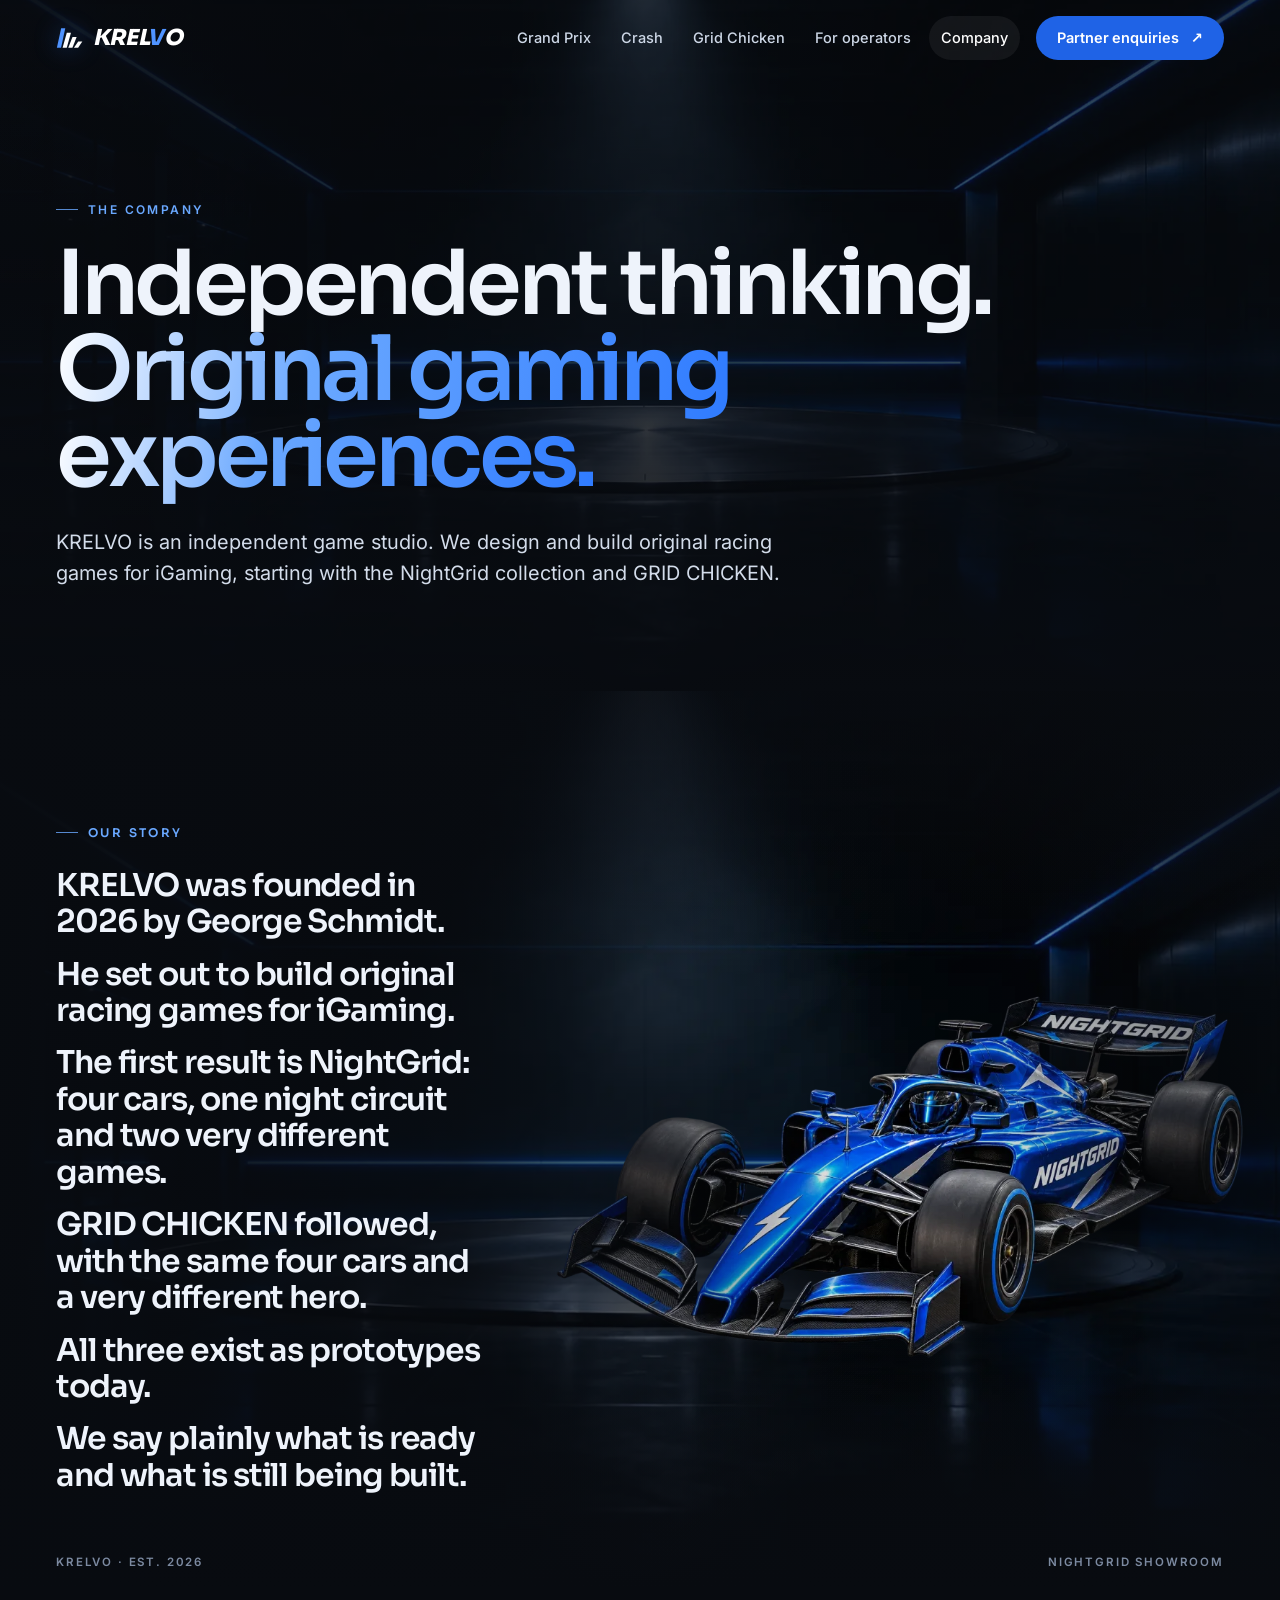
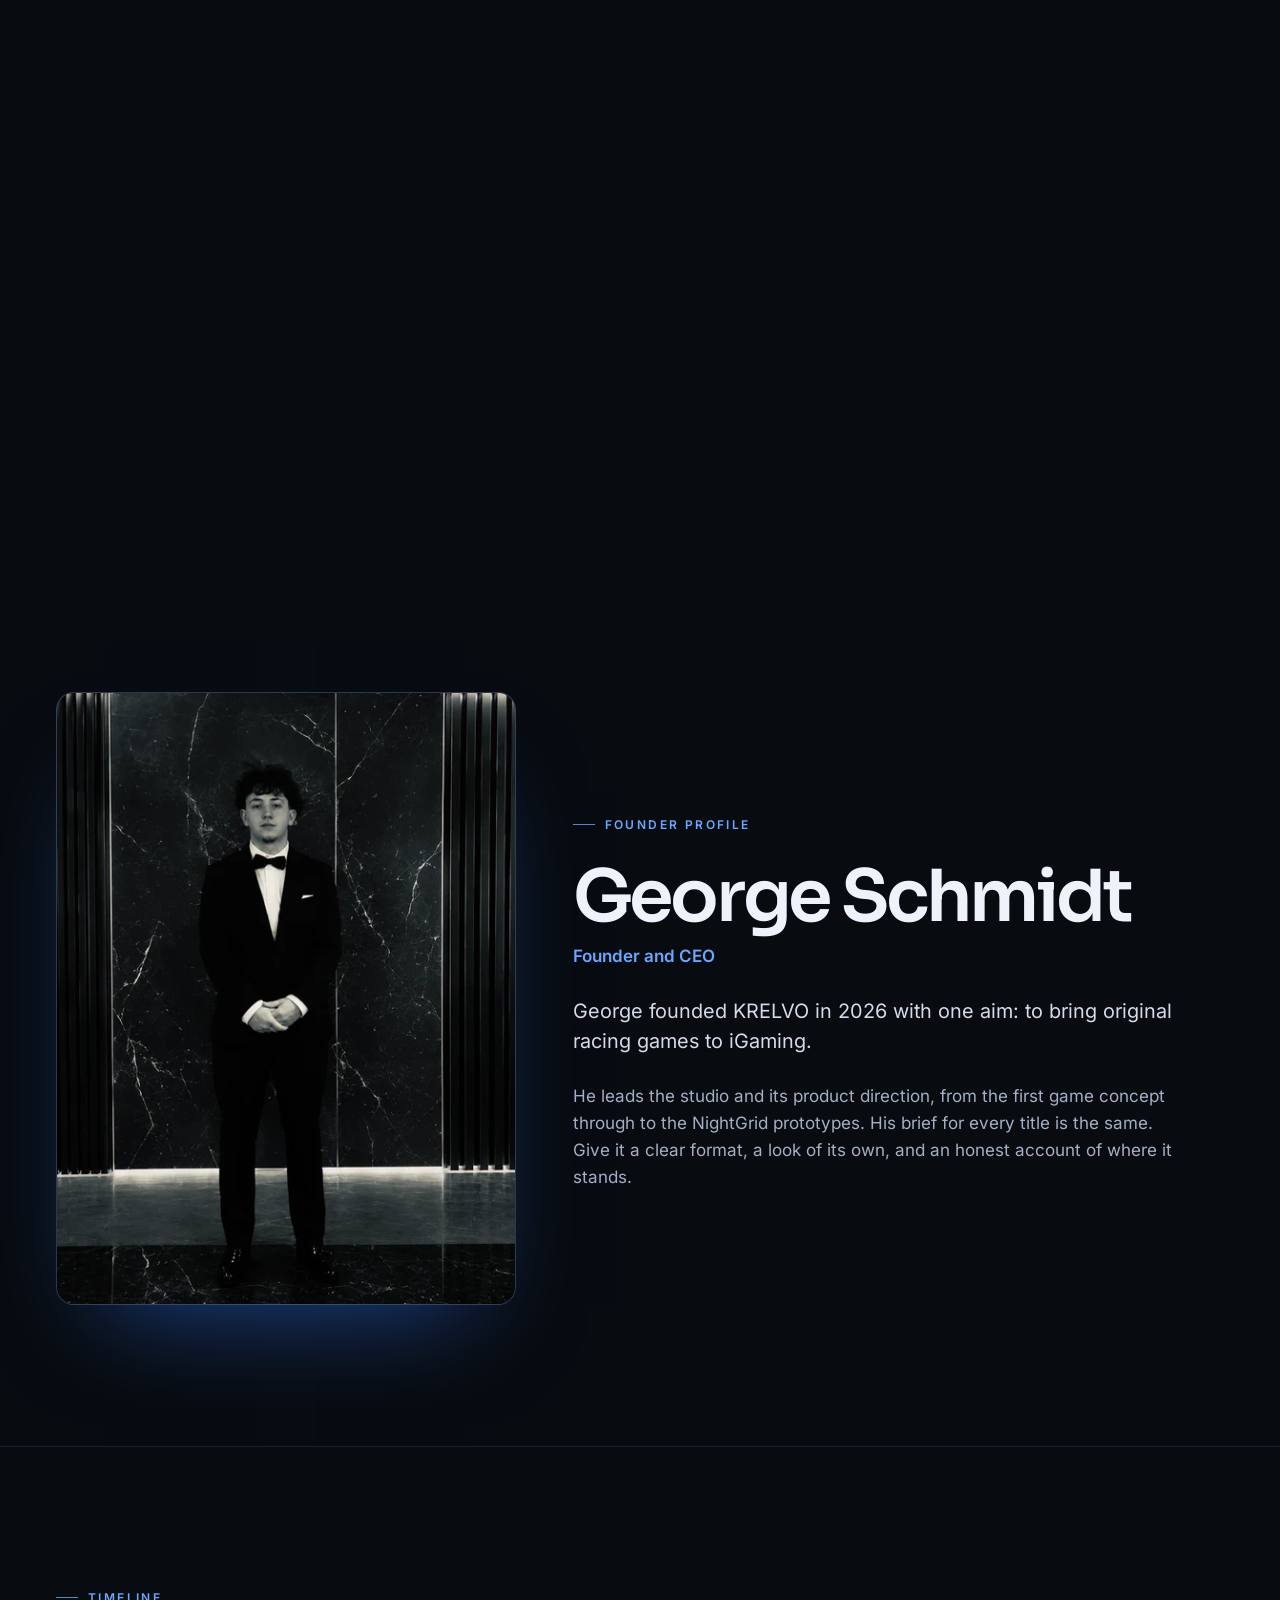
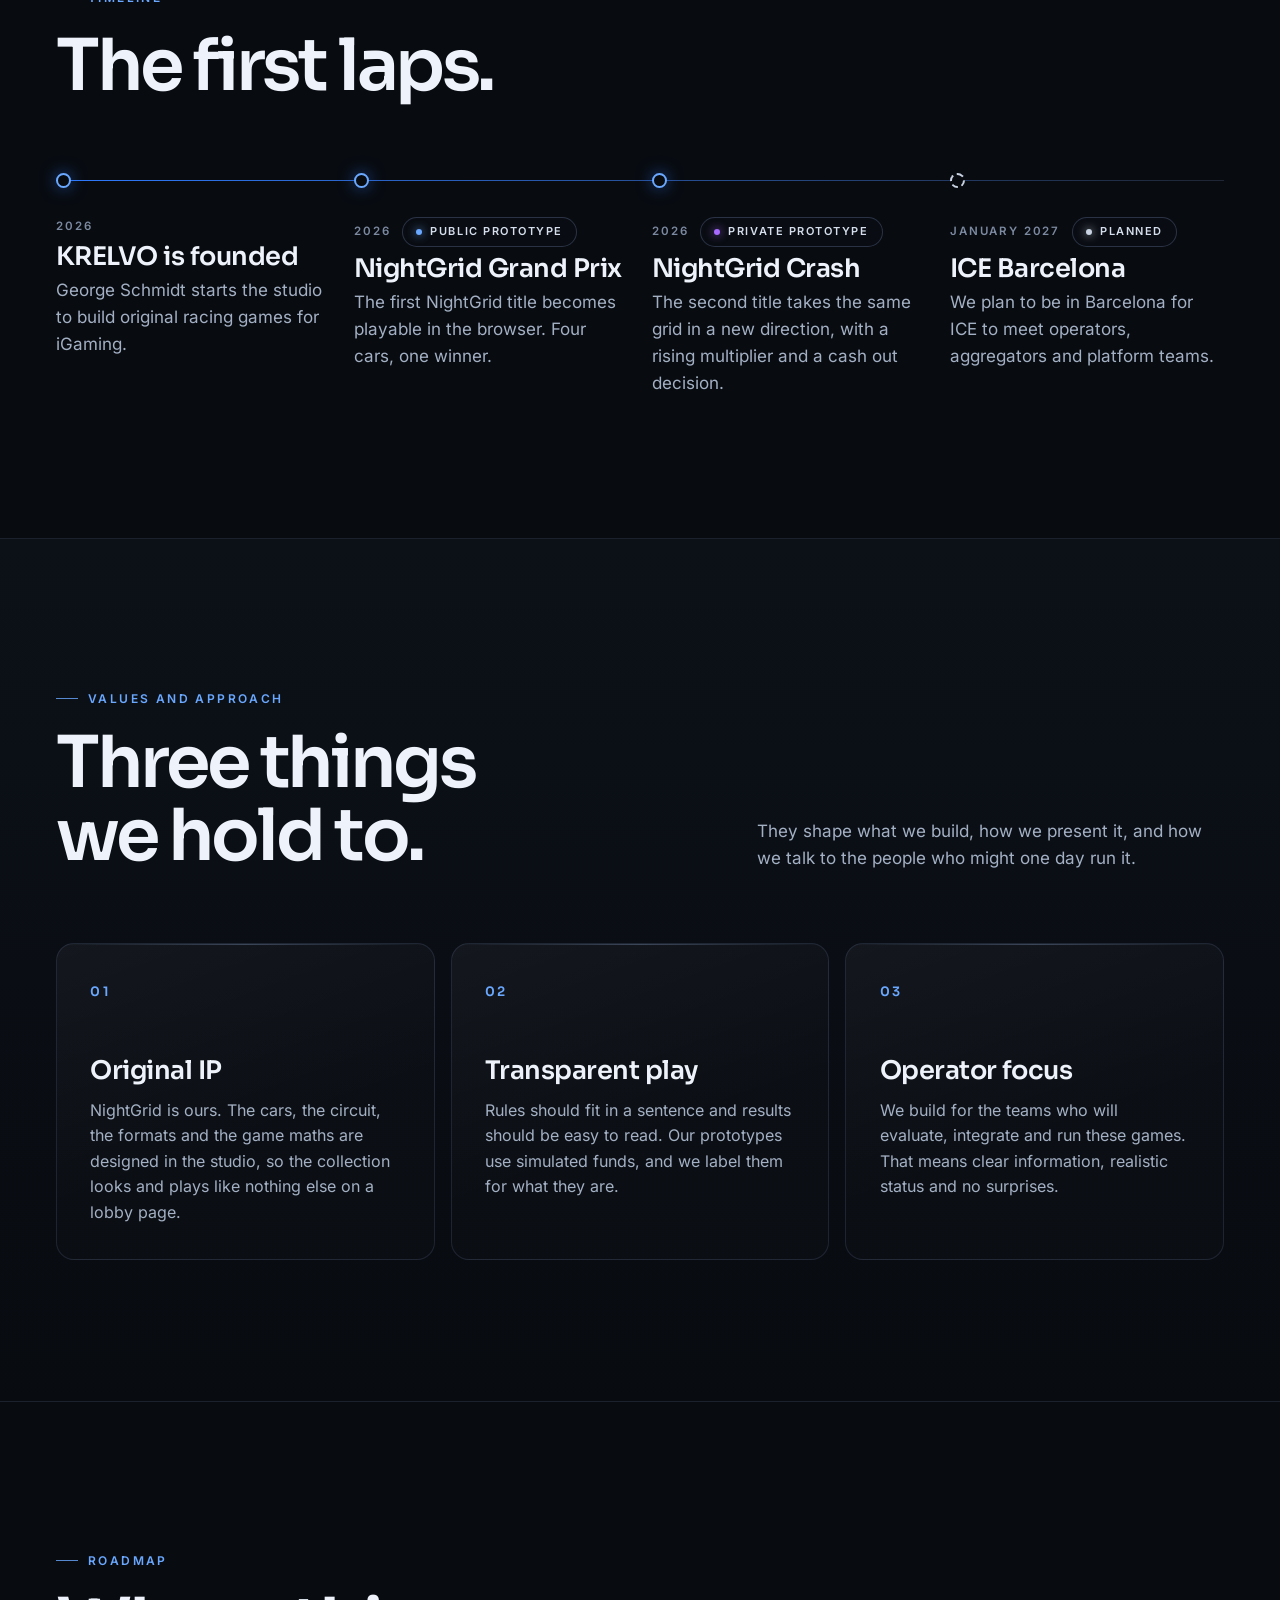
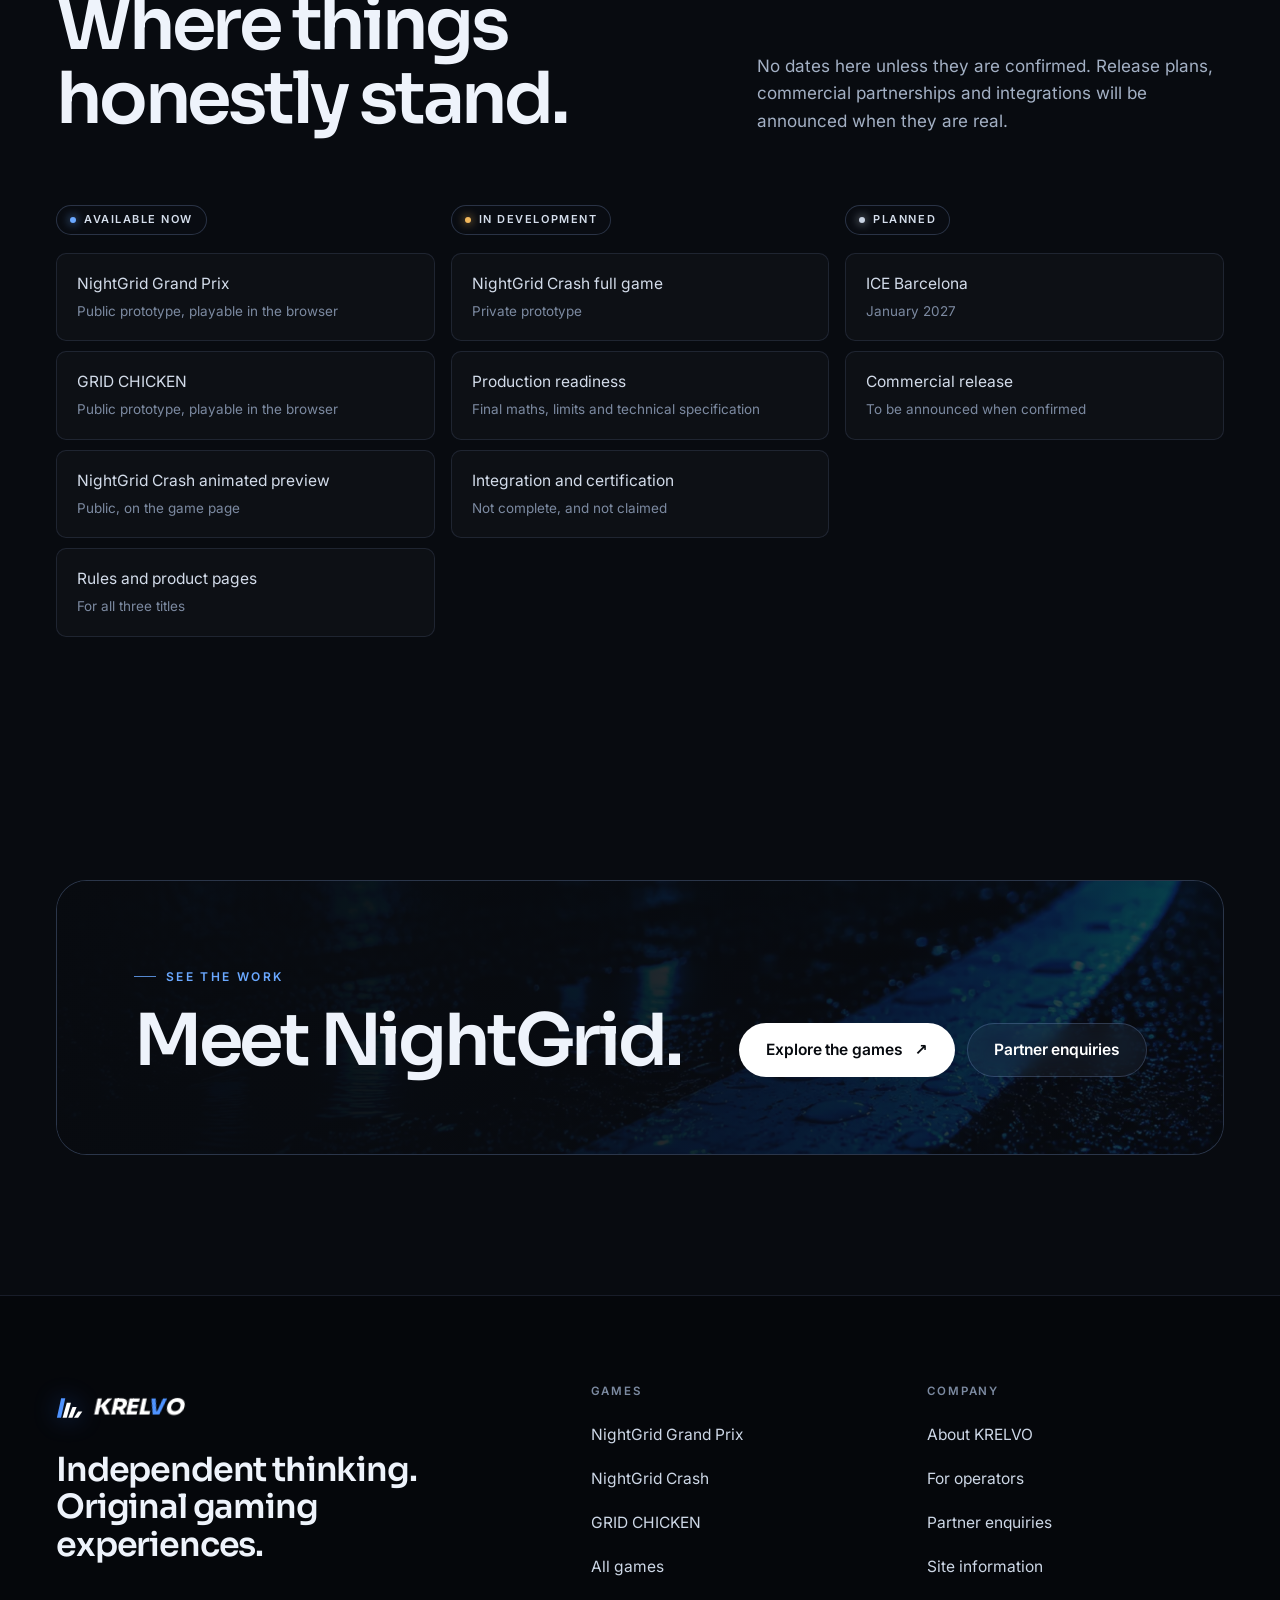
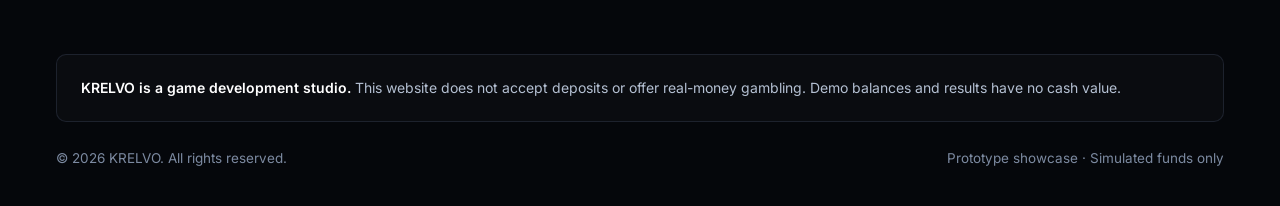
==== studio.html @ a6afb297 "Publish KRELVO site Co-Authored-By: Claude Fable 5.2 <noreply@anthropic.com>" ====
<!doctype html>
<html lang="en" class="no-js">
<head>
<meta charset="utf-8">
<meta name="viewport" content="width=device-width,initial-scale=1,viewport-fit=cover">
<title>Company | KRELVO</title>
<meta name="description" content="KRELVO is an independent iGaming game studio founded in 2026 by George Schmidt. Read our story, our values and an honest roadmap for our games.">
<link rel="canonical" href="https://krelvo.co/studio.html">
<meta name="theme-color" content="#080b10">
<meta property="og:type" content="website">
<meta property="og:site_name" content="KRELVO">
<meta property="og:title" content="Company | KRELVO">
<meta property="og:description" content="KRELVO is an independent iGaming game studio founded in 2026 by George Schmidt. Read our story, our values and an honest roadmap for our games.">
<meta property="og:url" content="https://krelvo.co/studio.html">
<meta property="og:image" content="https://krelvo.co/assets/img/share.jpg">
<meta property="og:image:width" content="1200">
<meta property="og:image:height" content="630">
<meta property="og:image:alt" content="The blue NightGrid race car on a neon lit night circuit, with the KRELVO name.">
<meta name="twitter:card" content="summary_large_image">
<meta name="twitter:title" content="Company | KRELVO">
<meta name="twitter:description" content="KRELVO is an independent iGaming game studio founded in 2026 by George Schmidt. Read our story, our values and an honest roadmap for our games.">
<meta name="twitter:image" content="https://krelvo.co/assets/img/share.jpg">
<link rel="icon" href="/favicon.svg" type="image/svg+xml">
<link rel="icon" href="/favicon-32.png" sizes="32x32" type="image/png">
<link rel="apple-touch-icon" href="/apple-touch-icon.png">
<link rel="manifest" href="/site.webmanifest">
<link rel="preload" href="/assets/fonts/sora.woff2" as="font" type="font/woff2" crossorigin>

<link rel="stylesheet" href="/assets/css/krelvo.css?v=44">
<script>document.documentElement.className='js'+('onpagereveal' in window?'':' vt-fallback');['pagereveal','pageswap'].forEach(function(t){addEventListener(t,function(e){var v=e.viewTransition,n=function(){};if(v){v.ready.catch(n);v.finished.catch(n);v.updateCallbackDone.catch(n)}})});addEventListener('unhandledrejection',function(e){var r=e.reason;if(r&&r.name==='InvalidStateError'&&/Transition was aborted/.test(r.message||''))e.preventDefault()})</script>
<script type="application/ld+json">{"@context":"https://schema.org","@type":"AboutPage","name":"About KRELVO","url":"https://krelvo.co/studio.html","mainEntity":{"@type":"Organization","name":"KRELVO","foundingDate":"2026","founder":{"@type":"Person","name":"George Schmidt","jobTitle":"Founder and CEO","image":"https://krelvo.co/assets/img/george-schmidt.jpg"}}}</script>
</head>
<body>
<a class="skip" href="#main">Skip to content</a>
<header class="site-header">
  <nav class="wrap nav" aria-label="Main navigation">
    <a class="brand" href="/" aria-label="KRELVO home"><svg viewBox="0 0 33 32" aria-hidden="true"><path class="mark-lit" d="M6.2 4h5.1L6.1 28H1z"/><path class="mark-lane" d="M13.2 9.4h5.1L13.1 28H8z"/><path class="mark-lane" d="M20.2 14.8h5.1L20.1 28H15z"/><path class="mark-lane" d="M27.2 20.2h5.1L27.1 28H22z"/></svg><span>KREL<b>V</b>O</span></a>
    <button class="menu-btn" type="button" aria-expanded="false" aria-controls="nav-links"><span>Menu</span><i aria-hidden="true"></i></button>
    <div class="nav-links" id="nav-links">
      <a href="/grand-prix.html">Grand Prix</a>
      <a href="/crash.html">Crash</a>
      <a href="/grid-chicken.html">Grid Chicken</a>
      <a href="/operators.html">For operators</a>
      <a href="/studio.html" aria-current="page">Company</a>
      <a class="btn btn--sm" href="/operators.html#enquiries" data-magnetic>Partner enquiries <span class="arr" aria-hidden="true">↗</span></a>
    </div>
  </nav>
</header>
<main id="main">
  <section class="page-hero">
    <div class="plate" style="--img:url('/assets/img/showroom.webp')" aria-hidden="true"></div>
    <div class="wrap" data-reveal="first">
      <p class="eyebrow">The company</p>
      <h1 class="h-xl" style="font-size:clamp(40px,7vw,104px)"><span class="l" style="--li:0"><span>Independent thinking.</span></span><span class="l" style="--li:1"><span><span class="accent">Original gaming</span></span></span><span class="l" style="--li:2"><span><span class="accent">experiences.</span></span></span></h1>
      <p class="lead">KRELVO is an independent game studio. We design and build original racing games for iGaming, starting with the NightGrid collection and GRID CHICKEN.</p>
    </div>
  </section>

  <section class="story" aria-labelledby="story-h">
    <div class="story-pin">
      <div class="scene" data-scene="story" aria-hidden="true">
        <div class="scene-poster"><img src="/assets/img/car-960.webp" width="960" height="640" alt="" loading="lazy"></div>
        <canvas></canvas>
        <div class="scene-vignette"></div>
      </div>
      <div class="wrap">
        <h2 class="eyebrow" id="story-h" style="margin-bottom:28px">Our story</h2>
        <p class="story-lines">
          <span>KRELVO was founded in 2026 by George Schmidt.</span>
          <span>He set out to build original racing games for iGaming.</span>
          <span>The first result is NightGrid: four cars, one night circuit and two very different games.</span>
          <span>GRID CHICKEN followed, with the same four cars and a very different hero.</span>
          <span>All three exist as prototypes today.</span>
          <span>We say plainly what is ready and what is still being built.</span>
        </p>
      </div>
      <div class="story-meta micro" aria-hidden="true"><span>KRELVO · Est. 2026</span><span>NightGrid showroom</span></div>
      <div class="story-bar" aria-hidden="true"></div>
    </div>
  </section>

  <section class="solid section" id="founder" aria-labelledby="founder-h">
    <div class="wrap founder">
      <div class="photo" data-reveal>
        <picture><source type="image/webp" srcset="/assets/img/george-schmidt-480.webp 480w, /assets/img/george-schmidt-800.webp 800w, /assets/img/george-schmidt-1200.webp 1200w, /assets/img/george-schmidt-1600.webp 1600w" sizes="(max-width:900px) calc(100vw - 40px), 460px"><img src="/assets/img/george-schmidt.jpg" width="1200" height="1600" alt="George Schmidt, Founder and CEO of KRELVO, standing in a black tuxedo in front of a dark marble wall." loading="lazy" decoding="async"></picture>
      </div>
      <div class="stack" data-reveal style="--i:1">
        <p class="eyebrow">Founder profile</p>
        <div><h2 class="h-lg" id="founder-h">George Schmidt</h2><p class="role">Founder and CEO</p></div>
        <p class="lead">George founded KRELVO in 2026 with one aim: to bring original racing games to iGaming.</p>
        <p class="copy">He leads the studio and its product direction, from the first game concept through to the NightGrid prototypes. His brief for every title is the same. Give it a clear format, a look of its own, and an honest account of where it stands.</p>
      </div>
    </div>
  </section>

  <section class="solid section edge-top" aria-labelledby="tl-h">
    <div class="wrap">
      <div class="head" data-reveal><p class="eyebrow">Timeline</p><h2 class="h-lg" id="tl-h"><span class="l" style="--li:0"><span>The first laps.</span></span></h2></div>
      <ol class="timeline">
        <li data-reveal><div class="when"><span class="micro">2026</span></div><h3>KRELVO is founded</h3><p>George Schmidt starts the studio to build original racing games for iGaming.</p></li>
        <li data-reveal style="--i:1"><div class="when"><span class="micro">2026</span><span class="badge badge--public">Public prototype</span></div><h3>NightGrid Grand Prix</h3><p>The first NightGrid title becomes playable in the browser. Four cars, one winner.</p></li>
        <li data-reveal style="--i:2"><div class="when"><span class="micro">2026</span><span class="badge badge--private">Private prototype</span></div><h3>NightGrid Crash</h3><p>The second title takes the same grid in a new direction, with a rising multiplier and a cash out decision.</p></li>
        <li class="is-planned" data-reveal style="--i:3"><div class="when"><span class="micro">January 2027</span><span class="badge badge--planned">Planned</span></div><h3>ICE Barcelona</h3><p>We plan to be in Barcelona for ICE to meet operators, aggregators and platform teams.</p></li>
      </ol>
    </div>
  </section>

  <section class="solid solid--panel section edge-top" aria-labelledby="val-h">
    <div class="wrap">
      <div class="head head--split" data-reveal>
        <div><p class="eyebrow">Values and approach</p><h2 class="h-lg" id="val-h" style="margin-top:18px"><span class="l" style="--li:0"><span>Three things</span></span><span class="l" style="--li:1"><span>we hold to.</span></span></h2></div>
        <p class="copy">They shape what we build, how we present it, and how we talk to the people who might one day run it.</p>
      </div>
      <div class="cards3">
        <article class="card" data-reveal><span class="num">01</span><h3 class="h-sm">Original IP</h3><p>NightGrid is ours. The cars, the circuit, the formats and the game maths are designed in the studio, so the collection looks and plays like nothing else on a lobby page.</p></article>
        <article class="card" data-reveal style="--i:1"><span class="num">02</span><h3 class="h-sm">Transparent play</h3><p>Rules should fit in a sentence and results should be easy to read. Our prototypes use simulated funds, and we label them for what they are.</p></article>
        <article class="card" data-reveal style="--i:2"><span class="num">03</span><h3 class="h-sm">Operator focus</h3><p>We build for the teams who will evaluate, integrate and run these games. That means clear information, realistic status and no surprises.</p></article>
      </div>
    </div>
  </section>

  <section class="solid section edge-top" aria-labelledby="rm-h">
    <div class="wrap">
      <div class="head head--split" data-reveal>
        <div><p class="eyebrow">Roadmap</p><h2 class="h-lg" id="rm-h" style="margin-top:18px"><span class="l" style="--li:0"><span>Where things</span></span><span class="l" style="--li:1"><span>honestly stand.</span></span></h2></div>
        <p class="copy">No dates here unless they are confirmed. Release plans, commercial partnerships and integrations will be announced when they are real.</p>
      </div>
      <div class="roadmap">
        <div data-reveal><h3><span class="badge badge--public">Available now</span></h3><ul>
          <li>NightGrid Grand Prix<small>Public prototype, playable in the browser</small></li>
          <li>GRID CHICKEN<small>Public prototype, playable in the browser</small></li>
          <li>NightGrid Crash animated preview<small>Public, on the game page</small></li>
          <li>Rules and product pages<small>For all three titles</small></li></ul></div>
        <div data-reveal style="--i:1"><h3><span class="badge badge--dev">In development</span></h3><ul>
          <li>NightGrid Crash full game<small>Private prototype</small></li>
          <li>Production readiness<small>Final maths, limits and technical specification</small></li>
          <li>Integration and certification<small>Not complete, and not claimed</small></li></ul></div>
        <div data-reveal style="--i:2"><h3><span class="badge badge--planned">Planned</span></h3><ul>
          <li>ICE Barcelona<small>January 2027</small></li>
          <li>Commercial release<small>To be announced when confirmed</small></li></ul></div>
      </div>
    </div>
  </section>

  <section class="solid section--tight" style="padding-bottom:clamp(84px,11vw,168px)">
    <div class="wrap"><div class="band" data-reveal><div class="band-row">
      <div><p class="eyebrow">See the work</p><h2 class="h-lg" style="margin-top:18px"><span class="l" style="--li:0"><span>Meet NightGrid.</span></span></h2></div>
      <div class="hero-actions" style="margin:0"><a class="btn btn--light" href="/#games" data-magnetic>Explore the games <span class="arr" aria-hidden="true">↗</span></a><a class="btn btn--ghost" href="/operators.html#enquiries" data-magnetic>Partner enquiries</a></div>
    </div></div></div>
  </section>
</main>
<footer class="site-footer">
  <div class="wrap">
    <div class="foot-top">
      <div>
        <a class="brand" href="/" aria-label="KRELVO home"><svg viewBox="0 0 33 32" aria-hidden="true"><path class="mark-lit" d="M6.2 4h5.1L6.1 28H1z"/><path class="mark-lane" d="M13.2 9.4h5.1L13.1 28H8z"/><path class="mark-lane" d="M20.2 14.8h5.1L20.1 28H15z"/><path class="mark-lane" d="M27.2 20.2h5.1L27.1 28H22z"/></svg><span>KREL<b>V</b>O</span></a>
        <p class="foot-tag">Independent thinking. Original gaming experiences.</p>
      </div>
      <nav class="foot-col" aria-label="Games">
        <h2>Games</h2>
        <a href="/grand-prix.html">NightGrid Grand Prix</a>
        <a href="/crash.html">NightGrid Crash</a>
        <a href="/grid-chicken.html">GRID CHICKEN</a>
        <a href="/#games">All games</a>
      </nav>
      <nav class="foot-col" aria-label="Company">
        <h2>Company</h2>
        <a href="/studio.html">About KRELVO</a>
        <a href="/operators.html">For operators</a>
        <a href="/operators.html#enquiries">Partner enquiries</a>
        <a href="/information.html">Site information</a>
      </nav>
    </div>
    <p class="legal"><strong>KRELVO is a game development studio.</strong> This website does not accept deposits or offer real-money gambling. Demo balances and results have no cash value.</p>
    <div class="foot-bottom">
      <span>© 2026 KRELVO. All rights reserved.</span>
      <span>Prototype showcase · Simulated funds only</span>
    </div>
  </div>
</footer>
<script src="/assets/js/site.js?v=44" defer></script>
</body>
</html>
---- assets/css/krelvo.css ----
/* KRELVO — Neon night grid meets showroom
   1 tokens · 2 base · 3 layout · 4 type · 5 controls · 6 header · 7 hero + scene
   8 sections · 9 games · 10 company · 11 operators · 12 game pages · 13 footer · 14 motion */

/* 1 ─ tokens */
@font-face{font-family:"Sora";src:url("/assets/fonts/sora.woff2") format("woff2");font-weight:100 800;font-display:swap}
@font-face{font-family:"Inter";src:url("/assets/fonts/inter.woff2") format("woff2");font-weight:100 900;font-display:swap}
:root{
  --ink:#080b10; --ink-2:#0c1118; --panel:#10161f; --panel-2:#151c27; --line:rgba(160,190,255,.12); --line-2:rgba(160,190,255,.22);
  --text:#eef3fb; --muted:#a3b0c4; --dim:#7c8aa1;
  --blue:#2f7bff; --btn:#1f63e6; --blue-hi:#6aa8ff; --blue-glow:rgba(47,123,255,.55);
  --red:#ff4d62; --purple:#a86aff; --chrome:#c9d3e2;
  --display:"Sora","Inter",system-ui,sans-serif; --body:"Inter",system-ui,-apple-system,"Segoe UI",sans-serif;
  --gutter:clamp(20px,4.4vw,56px); --max:1320px; --radius:18px; --radius-sm:10px;
  --ease:cubic-bezier(.2,.7,.1,1); --ease-soft:cubic-bezier(.25,.6,.3,1);
  --header-h:76px;
}

/* 2 ─ base */
*,*::before,*::after{box-sizing:border-box}
html{-webkit-text-size-adjust:100%;scroll-behavior:smooth;background:var(--ink)}
html.lenis,html.lenis body{height:auto;scroll-behavior:auto}
.lenis.lenis-stopped{overflow:hidden}
body{margin:0;background:var(--ink);color:var(--text);font-family:var(--body);font-size:17px;line-height:1.6;-webkit-font-smoothing:antialiased;text-rendering:optimizeLegibility;overflow-x:hidden}
img,svg,canvas,iframe{display:block;max-width:100%}
img{height:auto}
a{color:inherit;text-decoration:none}
button,input,textarea,select{font:inherit;color:inherit}
h1,h2,h3,h4,p,figure,ul,ol,dl,dd{margin:0}
ul,ol{padding:0;list-style:none}
::selection{background:var(--blue);color:#fff}
:focus-visible{outline:2px solid var(--blue-hi);outline-offset:3px;border-radius:6px}
.skip{position:fixed;left:16px;top:-80px;z-index:200;background:#fff;color:#05070b;padding:12px 18px;border-radius:10px;font-weight:600;transition:top .2s var(--ease-soft)}
.skip:focus{top:16px}
.sr{position:absolute;width:1px;height:1px;overflow:hidden;clip-path:inset(50%);white-space:nowrap}

/* 3 ─ layout */
.wrap{width:100%;max-width:calc(var(--max) + var(--gutter)*2);margin-inline:auto;padding-left:max(var(--gutter),env(safe-area-inset-left));padding-right:max(var(--gutter),env(safe-area-inset-right))}
.grid{display:grid;grid-template-columns:repeat(12,minmax(0,1fr));column-gap:clamp(16px,2.2vw,32px);row-gap:clamp(28px,4vw,56px)}
.section{position:relative;padding-block:clamp(84px,11vw,168px)}
.section--tight{padding-block:clamp(64px,8vw,112px)}
.solid{background:var(--ink);position:relative;z-index:2}
.solid--panel{background:linear-gradient(180deg,var(--ink-2),var(--ink))}
.edge-top{border-top:1px solid var(--line)}
main{position:relative;z-index:2}

/* 4 ─ type */
.eyebrow{display:inline-flex;align-items:center;gap:10px;font-size:12px;font-weight:600;letter-spacing:.2em;text-transform:uppercase;color:var(--blue-hi)}
.eyebrow::before{content:"";width:22px;height:1px;background:currentColor;opacity:.8}
.eyebrow--plain::before{display:none}
h1,h2,h3{font-family:var(--display);font-weight:600;letter-spacing:-.035em;line-height:1.02;text-wrap:balance}
.h-xl{font-size:clamp(44px,8.2vw,124px);letter-spacing:-.05em;line-height:.96}
.h-lg{font-size:clamp(36px,5.6vw,84px);letter-spacing:-.045em}
.h-md{font-size:clamp(30px,3.9vw,56px)}
.h-sm{font-size:clamp(21px,2vw,27px);letter-spacing:-.02em;line-height:1.18}
.accent{color:transparent;background:linear-gradient(100deg,#fff 0%,var(--blue-hi) 38%,var(--blue) 100%);-webkit-background-clip:text;background-clip:text}
.lead{font-size:clamp(18px,1.55vw,22px);line-height:1.55;color:#d3dcea;max-width:38em}
.copy{color:var(--muted);max-width:36em}
.copy + .copy{margin-top:1em}
.micro{font-size:11.5px;letter-spacing:.16em;text-transform:uppercase;color:var(--dim);font-weight:600}
.note{font-size:14px;color:var(--dim);max-width:46em}
.stack > * + *{margin-top:clamp(18px,2vw,28px)}
.head{display:grid;gap:22px;margin-bottom:clamp(40px,5.5vw,80px)}
@media (min-width:900px){.head--split{grid-template-columns:7fr 5fr;align-items:end;gap:48px}}
.l{display:block;overflow:hidden;padding-bottom:.09em;margin-bottom:-.09em}
.l > span{display:block}

/* 5 ─ controls */
.btn{--bg:var(--btn);position:relative;display:inline-flex;align-items:center;justify-content:center;gap:12px;min-height:54px;padding:0 26px;border-radius:999px;border:1px solid transparent;background:var(--bg);color:#fff;font-weight:600;font-size:15.5px;letter-spacing:-.005em;cursor:pointer;white-space:nowrap;transition:box-shadow .35s var(--ease),background .25s var(--ease-soft),border-color .25s var(--ease-soft),color .25s var(--ease-soft);will-change:transform}
.btn:hover{box-shadow:0 0 0 1px rgba(255,255,255,.14) inset,0 12px 44px -8px var(--blue-glow)}
.btn .arr{display:inline-block;transition:transform .35s var(--ease)}
.btn:hover .arr{transform:translate(3px,-3px)}
.btn--ghost{background:rgba(255,255,255,.04);border-color:var(--line-2);backdrop-filter:blur(10px);-webkit-backdrop-filter:blur(10px)}
.btn--ghost:hover{background:rgba(255,255,255,.09);border-color:rgba(190,212,255,.45);box-shadow:none}
.btn--light{background:#fff;color:#070a0f}
.btn--sm{min-height:44px;padding:0 20px;font-size:14.5px}
.link{display:inline-flex;align-items:center;gap:8px;font-weight:600;color:var(--text);padding-block:6px;border-bottom:1px solid var(--line-2);transition:border-color .25s var(--ease-soft),color .25s var(--ease-soft)}
.link:hover{border-color:var(--blue-hi);color:#fff}
.badge{display:inline-flex;align-items:center;gap:8px;height:30px;padding:0 13px;border-radius:999px;border:1px solid var(--line-2);background:rgba(10,14,20,.6);font-size:11px;font-weight:600;letter-spacing:.14em;text-transform:uppercase;color:#d5deec;white-space:nowrap}
.badge::before{content:"";width:6px;height:6px;border-radius:50%;background:var(--c,var(--blue-hi));box-shadow:0 0 10px var(--c,var(--blue-hi))}
.badge--public{--c:#6aa8ff}.badge--private{--c:var(--purple)}.badge--dev{--c:#f2b85c}.badge--planned{--c:var(--chrome)}
.badges{display:flex;flex-wrap:wrap;gap:8px}

/* 6 ─ header */
.site-header{position:fixed;inset:0 0 auto 0;z-index:100;height:calc(var(--header-h) + env(safe-area-inset-top));padding-top:env(safe-area-inset-top);view-transition-name:site-header;display:flex;align-items:center}
.site-header::before{content:"";position:absolute;inset:0;z-index:-1;background:rgba(8,11,16,.74);-webkit-backdrop-filter:blur(18px) saturate(1.4);backdrop-filter:blur(18px) saturate(1.4);border-bottom:1px solid var(--line);opacity:0;transition:opacity .35s var(--ease-soft);pointer-events:none}
.site-header.is-stuck::before{opacity:1}
.menu-open .site-header::before{opacity:0}
.nav{display:flex;align-items:center;justify-content:space-between;gap:24px}
.brand{display:inline-flex;align-items:center;gap:11px;font-family:var(--display);color:#fff}
.brand svg{width:27px;height:26px;filter:drop-shadow(0 0 12px rgba(47,123,255,.4))}
.brand span{display:inline-block;font-weight:800;font-size:22px;line-height:1;letter-spacing:-.012em;transform:skewX(-12deg)}
.brand b{font-weight:inherit;color:#4f93ff}
.mark-lit{fill:#4f93ff}.mark-lane{fill:#fff}
.nav-links{display:flex;align-items:center;gap:6px}
.nav-links a:not(.btn){padding:10px 12px;white-space:nowrap;border-radius:999px;font-size:14.5px;font-weight:500;color:#cdd7e6;transition:color .2s var(--ease-soft),background .2s var(--ease-soft)}
.nav-links a:not(.btn):hover,.nav-links a[aria-current="page"]{color:#fff;background:rgba(255,255,255,.06)}
.nav-links .btn{margin-left:10px}
.menu-btn{display:none;align-items:center;gap:10px;min-height:44px;padding:0 16px;border-radius:999px;border:1px solid var(--line-2);background:rgba(255,255,255,.04);font-size:14px;font-weight:600;cursor:pointer}
.menu-btn i{position:relative;width:16px;height:10px}
.menu-btn i::before,.menu-btn i::after{content:"";position:absolute;left:0;right:0;height:1.5px;background:currentColor;transition:transform .3s var(--ease),top .3s var(--ease)}
.menu-btn i::before{top:0}.menu-btn i::after{top:8.5px}
.menu-btn[aria-expanded="true"] i::before{top:4px;transform:rotate(45deg)}
.menu-btn[aria-expanded="true"] i::after{top:4px;transform:rotate(-45deg)}
@media (max-width:1000px){
  .menu-btn{display:inline-flex;position:relative;z-index:3}
  .brand{position:relative;z-index:3}
  .nav-links{position:fixed;inset:0;z-index:2;width:100%;height:100vh;height:100dvh;flex-direction:column;align-items:stretch;justify-content:flex-start;gap:0;padding:calc(var(--header-h) + env(safe-area-inset-top) + 12px) max(var(--gutter),env(safe-area-inset-right)) calc(28px + env(safe-area-inset-bottom)) max(var(--gutter),env(safe-area-inset-left));background:#06090d;overflow-y:auto;overscroll-behavior:contain;-webkit-overflow-scrolling:touch;visibility:hidden;opacity:0;transition:opacity .32s var(--ease-soft),visibility 0s .32s}
  .nav-links::before,.nav-links::after{content:"";flex:1 0 0}
  .nav-links.is-open{visibility:visible;opacity:1;transition:opacity .32s var(--ease-soft)}
  .nav-links a:not(.btn){flex:none;display:flex;align-items:center;min-height:60px;font-family:var(--display);font-size:clamp(24px,min(7.4vw,6.4vh),32px);font-weight:600;letter-spacing:-.03em;padding:8px 0;border-radius:0;border-bottom:1px solid var(--line);color:#fff;background:none !important}
  .nav-links a:not(.btn):active{color:var(--blue-hi)}
  .nav-links .btn{flex:none}
  .nav-links .btn{margin:28px 0 0;align-self:flex-start}
}

/* 7 ─ hero + scene */
.scene{position:fixed;inset:0;z-index:0;pointer-events:none;background:var(--ink)}
.scene canvas{position:absolute;inset:0;width:100%;height:100%;opacity:0;transition:opacity 1.2s var(--ease-soft)}
.scene.is-live canvas{opacity:1}
.scene-poster{position:absolute;inset:0;background:#06080c url("/assets/img/showroom-sm.webp") center 58%/cover no-repeat;transition:opacity 1.2s var(--ease-soft)}
@media (min-width:700px){.scene-poster{background-image:url("/assets/img/showroom.webp")}}
.scene-poster img{position:absolute;left:50%;top:56%;width:min(74vw,860px);transform:translate(-46%,-50%);filter:drop-shadow(0 40px 50px rgba(0,0,0,.7))}
.scene-poster::after{content:"";position:absolute;inset:0;background:radial-gradient(ellipse at 50% 55%,transparent 30%,rgba(8,11,16,.75) 85%),linear-gradient(180deg,rgba(8,11,16,.45),transparent 30%,transparent 70%,var(--ink))}
.scene.is-live .scene-poster{opacity:0}
@media (min-width:900px){.scene-poster img{left:68%;top:54%;width:min(54vw,820px)}}
.scene-poster{z-index:1}.scene canvas{z-index:2}.scene-vignette{z-index:3}
.scene-road{position:absolute;inset:0;z-index:0;background:url("/assets/img/circuit-sm.webp") center/cover no-repeat;opacity:0;transition:opacity .8s var(--ease-soft)}
@media (min-width:700px){.scene-road{background-image:url("/assets/img/circuit.webp")}}
.scene-road::after{content:"";position:absolute;inset:0;background:rgba(8,11,16,.5)}
.no-3d .scene.is-past .scene-road,.no-3d .scene.is-circuit .scene-road{opacity:1}
.no-3d .scene.is-circuit .scene-poster,.no-3d .scene.is-past .scene-poster{background-image:none;background-color:transparent}
.no-3d .scene.is-past .scene-poster{opacity:0}
.no-3d .scene.is-circuit .scene-poster img{filter:drop-shadow(0 0 60px rgba(47,123,255,.5)) drop-shadow(0 40px 50px rgba(0,0,0,.7))}
.scene-vignette{position:absolute;inset:0;background:linear-gradient(180deg,rgba(8,11,16,.55) 0,transparent 22%,transparent 62%,rgba(8,11,16,.92) 100%)}

.hero{position:relative;min-height:100svh;display:flex;flex-direction:column;justify-content:flex-end;padding:calc(var(--header-h) + 40px) 0 clamp(28px,4vw,48px)}
.hero-copy{max-width:920px}
.hero h1{margin-top:22px;text-shadow:0 2px 40px rgba(4,6,10,.7)}
.hero .lead{margin-top:26px;max-width:30em;text-shadow:0 1px 20px rgba(4,6,10,.9)}
.hero-actions{display:flex;flex-wrap:wrap;gap:12px;margin-top:34px}
.hero-foot{display:flex;flex-wrap:wrap;align-items:center;justify-content:space-between;gap:18px 32px;margin-top:clamp(36px,6vw,72px);padding-top:22px;border-top:1px solid var(--line)}
.hero-foot .micro{display:flex;gap:10px 28px;flex-wrap:wrap}
.hero-foot .micro span{white-space:nowrap}
.mode{pointer-events:auto;display:inline-flex;align-items:center;gap:12px;min-height:46px;padding:0 8px 0 16px;border-radius:999px;border:1px solid var(--line-2);background:rgba(10,14,20,.6);backdrop-filter:blur(12px);-webkit-backdrop-filter:blur(12px);font-size:12px;font-weight:600;letter-spacing:.14em;text-transform:uppercase;cursor:pointer;transition:border-color .3s var(--ease-soft),box-shadow .3s var(--ease-soft)}
.mode:hover{border-color:rgba(150,190,255,.6)}
.mode .sw{position:relative;width:46px;height:28px;border-radius:999px;background:rgba(255,255,255,.08);transition:background .35s var(--ease-soft)}
.mode .sw::after{content:"";position:absolute;top:4px;left:4px;width:20px;height:20px;border-radius:50%;background:#fff;transition:transform .45s var(--ease),box-shadow .35s var(--ease-soft)}
.mode[aria-pressed="true"]{border-color:rgba(106,168,255,.7);box-shadow:0 0 34px -6px var(--blue-glow)}
.mode[aria-pressed="true"] .sw{background:var(--btn)}
.mode[aria-pressed="true"] .sw::after{transform:translateX(18px);box-shadow:0 0 14px #fff}

.window{position:relative;z-index:2}
.window--scrim::before{content:"";position:absolute;inset:0;background:linear-gradient(90deg,rgba(8,11,16,.86) 0%,rgba(8,11,16,.55) 48%,rgba(8,11,16,.08) 100%);pointer-events:none}
.window--scrim > *{position:relative}
.fade-in{height:22vh;background:linear-gradient(180deg,transparent,var(--ink));position:relative;z-index:2}
.fade-out{height:22vh;background:linear-gradient(0deg,transparent,var(--ink));position:relative;z-index:2}
.interlude{position:relative;z-index:2;min-height:92vh;display:flex;align-items:flex-end;padding-block:8vh}
.interlude .h-lg{max-width:12em;text-shadow:0 2px 40px rgba(4,6,10,.8)}
.grid-tags{display:flex;flex-wrap:wrap;gap:8px;margin-top:26px}
.tag{display:inline-flex;align-items:center;gap:9px;height:34px;padding:0 14px;border-radius:999px;background:rgba(10,14,20,.66);border:1px solid var(--line-2);font-size:12px;font-weight:600;letter-spacing:.14em;text-transform:uppercase;backdrop-filter:blur(8px);-webkit-backdrop-filter:blur(8px)}
.tag::before{content:"";width:8px;height:8px;border-radius:2px;background:var(--c);box-shadow:0 0 12px var(--c)}

.stats{display:grid;grid-template-columns:repeat(2,1fr);border-top:1px solid var(--line)}
.stats > li{padding:26px 0 6px;border-bottom:1px solid var(--line)}
.stats > li:nth-child(odd){padding-right:20px}
.stats b{display:block;font-family:var(--display);font-weight:600;font-size:clamp(44px,5.6vw,80px);letter-spacing:-.05em;line-height:1;font-variant-numeric:tabular-nums}
.stats span{display:block;margin-top:10px;color:var(--muted);font-size:15px}
@media (min-width:900px){.stats{grid-template-columns:repeat(4,1fr)}.stats > li{border-bottom:0;padding-right:24px}}

/* 8 ─ sections */
.cards3{display:grid;gap:16px}
@media (min-width:860px){.cards3{grid-template-columns:repeat(3,1fr)}}
.card{position:relative;padding:clamp(26px,2.6vw,38px);border-radius:var(--radius);border:1px solid var(--line);background:linear-gradient(160deg,rgba(255,255,255,.045),rgba(255,255,255,.012) 60%);overflow:hidden}
.card::before{content:"";position:absolute;inset:0 0 auto 0;height:1px;background:linear-gradient(90deg,transparent,rgba(170,200,255,.45),transparent);opacity:.6}
.card .num{font-family:var(--display);font-size:13px;letter-spacing:.18em;color:var(--blue-hi);font-weight:600}
.card h3{margin:clamp(36px,4vw,64px) 0 12px}
.card p{color:var(--muted);font-size:16px}
.card .badge{margin-top:22px}
.steps{counter-reset:s;display:grid;gap:0;border-top:1px solid var(--line)}
.steps li{counter-increment:s;display:grid;grid-template-columns:64px 1fr;gap:8px 16px;padding:28px 0;border-bottom:1px solid var(--line)}
.steps li::before{content:"0" counter(s);font-family:var(--display);font-size:13px;letter-spacing:.18em;color:var(--blue-hi);font-weight:600;padding-top:6px}
.steps h3{font-size:clamp(20px,1.9vw,25px);letter-spacing:-.02em;line-height:1.2}
.steps p{grid-column:2;color:var(--muted);font-size:16px;max-width:34em}
.steps .badge{grid-column:2;justify-self:start;margin-top:8px}
.band{position:relative;overflow:hidden;border-radius:clamp(20px,2.4vw,32px);border:1px solid var(--line-2);padding:clamp(36px,6vw,96px);background:#0a0f17}
.band::before{content:"";position:absolute;inset:0;background:url("/assets/img/asphalt.webp") center/cover;opacity:.5}
.band::after{content:"";position:absolute;inset:0;background:linear-gradient(90deg,rgba(8,11,16,.94) 20%,rgba(8,11,16,.5) 100%)}
.band > *{position:relative;z-index:1}
.band-row{display:flex;flex-wrap:wrap;align-items:flex-end;justify-content:space-between;gap:32px}
.cta-final{position:relative;z-index:2;min-height:100vh;display:flex;align-items:center;text-align:center}
.cta-final .wrap{display:flex;flex-direction:column;align-items:center}
.cta-final h2{max-width:10em;text-shadow:0 2px 50px rgba(4,6,10,.9)}
.cta-final .lead{margin:24px auto 34px;text-shadow:0 1px 20px rgba(4,6,10,.9)}
.cta-final::before{content:"";position:absolute;inset:0;background:radial-gradient(ellipse at center,rgba(8,11,16,.7),rgba(8,11,16,.2) 70%)}
.cta-final > *{position:relative}

/* 9 ─ games */
.games{display:grid;gap:22px;perspective:1600px}
@media (min-width:720px){.games{grid-template-columns:1fr 1fr}.games > :nth-child(3):last-child{grid-column:1/-1}.games > :nth-child(3):last-child .game-stage{aspect-ratio:21/9}}
@media (min-width:1080px){.games{grid-template-columns:repeat(3,1fr);gap:18px}.games > :nth-child(3):last-child{grid-column:auto}.games > :nth-child(3):last-child .game-stage{aspect-ratio:16/11}.games .game-body{padding:26px}}
.game{position:relative;display:flex;flex-direction:column;border-radius:clamp(20px,2vw,28px);border:1px solid var(--line-2);background:linear-gradient(170deg,#131b28,#0b1018 70%);transform-style:preserve-3d;transform:rotateX(var(--rx,0deg)) rotateY(var(--ry,0deg));transition:transform .5s var(--ease),border-color .3s var(--ease-soft),box-shadow .4s var(--ease-soft);will-change:transform}
.game.is-tilting{transition:border-color .3s var(--ease-soft),box-shadow .4s var(--ease-soft)}
.game:hover,.game:focus-within{border-color:color-mix(in srgb,var(--hue,var(--blue)) 60%,transparent);box-shadow:0 40px 90px -40px color-mix(in srgb,var(--hue,var(--blue)) 60%,transparent)}
.game::after{content:"";position:absolute;inset:0;border-radius:inherit;background:radial-gradient(520px circle at var(--mx,50%) var(--my,0%),rgba(140,180,255,.14),transparent 60%);pointer-events:none;opacity:0;transition:opacity .4s var(--ease-soft)}
.game:hover::after{opacity:1}
.game-stage{position:relative;aspect-ratio:16/11;border-radius:inherit;border-bottom-left-radius:0;border-bottom-right-radius:0;overflow:hidden;background:#070a0f;transform:translateZ(0)}
.game-body{position:relative;padding:clamp(24px,2.6vw,38px);transform:translateZ(36px);display:flex;flex-direction:column;gap:14px;flex:1}
.game-body .row{display:flex;flex-wrap:wrap;align-items:center;justify-content:space-between;gap:10px 16px}
.game-body p{color:var(--muted);max-width:30em}
.game-body .link{align-self:flex-start;margin-top:auto}

.game-word{position:absolute;left:clamp(18px,2.4vw,30px);top:clamp(16px,2vw,26px);z-index:3;font-family:var(--display);font-weight:700;letter-spacing:.2em;font-size:12px;line-height:1.5;color:#fff}
.game-word small{display:block;font-size:10.5px;color:var(--blue-hi);letter-spacing:.24em}
/* grand prix start grid */
.gp-grid{position:absolute;inset:0;background:radial-gradient(ellipse at 50% 120%,rgba(47,123,255,.25),transparent 60%),linear-gradient(180deg,#070a10,#0d131d)}
.gp-floor{position:absolute;left:-20%;right:-20%;bottom:-8%;height:78%;transform:perspective(700px) rotateX(64deg);transform-origin:50% 100%;background:
  repeating-linear-gradient(90deg,transparent 0 calc(25% - 1px),rgba(106,168,255,.5) calc(25% - 1px) 25%),
  repeating-linear-gradient(0deg,transparent 0 58px,rgba(255,255,255,.07) 58px 60px),#0a0e15;mask-image:linear-gradient(0deg,#000 30%,transparent 96%);-webkit-mask-image:linear-gradient(0deg,#000 30%,transparent 96%)}
.gp-cars{position:absolute;inset:0;transform:translate3d(calc(var(--px,0)*-14px),calc(var(--py,0)*-8px),0);transition:transform .5s var(--ease)}
.is-tilting .gp-cars,.is-tilting .crash-readout{transition:none}
.gp-car{position:absolute;width:44%;bottom:var(--b);left:var(--x);filter:drop-shadow(0 18px 14px rgba(0,0,0,.75));transform:translateX(calc(var(--px,0)*var(--d,0px)));transition:transform .5s var(--ease)}
.gp-car::after{content:"";position:absolute;left:12%;right:10%;bottom:6%;height:14%;background:var(--glow);filter:blur(22px);opacity:.55;z-index:-1}
.gp-car img{width:100%;filter:var(--f,none)}
.gp-lights{position:absolute;right:clamp(18px,2.4vw,30px);top:clamp(16px,2vw,26px);display:flex;gap:6px;z-index:3}
.gp-lights i{width:10px;height:10px;border-radius:50%;background:#2a1116;border:1px solid rgba(255,255,255,.14)}
.game:hover .gp-lights i,.game.in-view .gp-lights i{animation:lights 4.2s infinite}
.gp-lights i:nth-child(2){animation-delay:.35s!important}.gp-lights i:nth-child(3){animation-delay:.7s!important}.gp-lights i:nth-child(4){animation-delay:1.05s!important}.gp-lights i:nth-child(5){animation-delay:1.4s!important}
@keyframes lights{0%,8%{background:#2a1116;box-shadow:none}10%,62%{background:var(--red);box-shadow:0 0 12px var(--red)}64%,100%{background:#2a1116;box-shadow:none}}
/* crash curve */
.crash-stage{background:radial-gradient(ellipse at 80% 0%,rgba(168,106,255,.16),transparent 55%),linear-gradient(180deg,#070a10,#0d121c)}
.crash-stage canvas{position:absolute;inset:0;width:100%;height:100%}
.crash-readout{position:absolute;left:50%;top:44%;transform:translate(calc(-50% + var(--px,0)*10px),calc(-50% + var(--py,0)*8px));text-align:center;z-index:2;transition:transform .5s var(--ease)}
.crash-readout b{display:block;font-family:var(--display);font-weight:600;font-size:clamp(44px,6vw,84px);letter-spacing:-.05em;line-height:1;font-variant-numeric:tabular-nums;text-shadow:0 0 40px rgba(47,123,255,.6)}
.crash-readout.is-out b{color:var(--red);text-shadow:0 0 40px rgba(255,77,98,.7)}
.crash-readout span{display:block;margin-top:8px}
.illus{position:absolute;right:clamp(18px,2.4vw,30px);bottom:14px;z-index:3;font-size:10px;letter-spacing:.16em;text-transform:uppercase;color:rgba(200,214,236,.55)}

/* 10 ─ company */
.page-hero{position:relative;padding:calc(var(--header-h) + clamp(56px,9vw,128px)) 0 clamp(56px,8vw,112px);overflow:hidden}
.page-hero .lead{margin-top:28px}
.page-hero h1{margin-top:22px}
.plate{position:absolute;inset:0;z-index:-1;background:var(--img) center/cover no-repeat;opacity:.55}
.plate::after{content:"";position:absolute;inset:0;background:linear-gradient(180deg,rgba(8,11,16,.5),rgba(8,11,16,.35) 40%,var(--ink) 100%),linear-gradient(90deg,rgba(8,11,16,.85),transparent 70%)}
.story{position:relative;height:340vh;z-index:2}
.story-pin{position:sticky;top:0;height:100svh;overflow:hidden;display:flex;align-items:center;padding-top:var(--header-h)}
.story-pin .scene{position:absolute}
.story-pin .scene-vignette{background:linear-gradient(90deg,rgba(8,11,16,.95) 0%,rgba(8,11,16,.82) 36%,transparent 70%),linear-gradient(180deg,rgba(8,11,16,.6),transparent 25%,transparent 75%,var(--ink))}
.story-lines{position:relative;z-index:2;max-width:13.5em;font-family:var(--display);font-weight:600;font-size:clamp(22px,min(2.7vw,3.5vh),40px);letter-spacing:-.035em;line-height:1.16}
.story-lines span{display:block;opacity:.16;transition:opacity .6s var(--ease-soft),transform .6s var(--ease);transform:translateY(6px)}
.story-lines span.on{opacity:1;transform:none}
.story-lines span + span{margin-top:.5em}
.story-meta{z-index:2;display:flex;justify-content:space-between;gap:16px}
.story-bar{height:2px;width:100%;transform-origin:0 50%;transform:scaleX(var(--p,0));background:linear-gradient(90deg,var(--blue),var(--blue-hi));z-index:3}
.no-js .story,.static-story .story{height:auto}
.no-js .story-pin,.static-story .story-pin{position:relative;height:auto;padding-block:120px}
.no-js .story-lines span,.static-story .story-lines span{opacity:1;transform:none}
.founder{display:grid;gap:clamp(28px,4vw,64px)}
@media (min-width:900px){.founder{grid-template-columns:5fr 7fr;align-items:center}}
.photo{position:relative;aspect-ratio:3/4;border-radius:var(--radius);border:1px solid var(--line-2);box-shadow:0 50px 100px -50px var(--blue-glow);background:radial-gradient(ellipse at 50% 0%,rgba(47,123,255,.22),transparent 60%),linear-gradient(170deg,#151d2a,#0b1018);display:grid;place-items:center;overflow:hidden;max-width:460px}
.photo img{position:absolute;inset:0;width:100%;height:100%;object-fit:cover}
.photo-ph{display:grid;justify-items:center;gap:14px;text-align:center;padding:24px}
.photo-ph b{font-family:var(--display);font-size:clamp(64px,8vw,104px);font-weight:600;letter-spacing:-.05em;line-height:1;color:transparent;-webkit-text-stroke:1px rgba(170,200,255,.5)}
.role{color:var(--blue-hi);font-weight:600;margin-top:10px}
.timeline{position:relative;display:grid;gap:0}
.timeline::before{content:"";position:absolute;left:7px;top:8px;bottom:8px;width:1px;background:linear-gradient(180deg,var(--blue),rgba(160,190,255,.15))}
.timeline li{position:relative;padding:0 0 clamp(30px,4vw,48px) 44px}
.timeline li:last-child{padding-bottom:0}
.timeline li::before{content:"";position:absolute;left:0;top:7px;width:15px;height:15px;border-radius:50%;background:var(--ink);border:2px solid var(--blue-hi);box-shadow:0 0 16px var(--blue-glow)}
.timeline li.is-planned::before{border-style:dashed;border-color:var(--chrome);box-shadow:none}
.timeline .when{display:flex;flex-wrap:wrap;align-items:center;gap:12px;margin-bottom:8px}
.timeline h3{font-size:clamp(21px,2vw,27px);letter-spacing:-.02em}
.timeline p{color:var(--muted);margin-top:8px;max-width:34em}
@media (min-width:900px){
  .timeline{grid-template-columns:repeat(4,1fr);gap:24px}
  .timeline::before{left:0;right:0;top:7px;bottom:auto;width:auto;height:1px;background:linear-gradient(90deg,var(--blue),rgba(160,190,255,.15))}
  .timeline li{padding:44px 0 0}
  .timeline li::before{top:0}
}
.roadmap{display:grid;gap:16px}
@media (min-width:860px){.roadmap{grid-template-columns:repeat(3,1fr)}}
.roadmap h3{font-size:14px;font-family:var(--body);letter-spacing:.16em;text-transform:uppercase;color:var(--dim);font-weight:600;margin-bottom:18px;display:flex;align-items:center;gap:10px}
.roadmap ul{display:grid;gap:10px}
.roadmap li{padding:18px 20px;border-radius:var(--radius-sm);border:1px solid var(--line);background:rgba(255,255,255,.025);font-size:15.5px;color:#d3dcea}
.roadmap li small{display:block;color:var(--dim);font-size:13.5px;margin-top:4px}

/* 11 ─ operators */
.table-scroll{overflow-x:auto;border:1px solid var(--line);border-radius:var(--radius);background:rgba(255,255,255,.02)}
table{width:100%;border-collapse:collapse;min-width:640px;font-size:15.5px}
th,td{text-align:left;padding:18px 22px;border-bottom:1px solid var(--line);vertical-align:top}
tr:last-child > *{border-bottom:0}
thead th{font-size:11.5px;letter-spacing:.16em;text-transform:uppercase;color:var(--dim);font-weight:600}
tbody th{font-weight:500;color:var(--dim);width:24%}
td{color:#dbe3ef}
td a{color:var(--blue-hi);font-weight:600}
td a:hover{text-decoration:underline}
.enquiry{display:grid;gap:clamp(32px,5vw,72px)}
@media (min-width:960px){.enquiry{grid-template-columns:5fr 7fr}}
.form{display:grid;gap:16px;padding:clamp(22px,3vw,40px);border-radius:clamp(20px,2vw,28px);border:1px solid var(--line-2);background:linear-gradient(165deg,rgba(255,255,255,.055),rgba(255,255,255,.015))}
@media (min-width:640px){.form{grid-template-columns:1fr 1fr}.form .full{grid-column:1/-1}}
.field{display:grid;gap:8px}
.field label{font-size:12px;font-weight:600;letter-spacing:.14em;text-transform:uppercase;color:#b8c4d6}
.field input,.field textarea{width:100%;min-height:54px;padding:14px 16px;border-radius:12px;border:1px solid var(--line-2);background:rgba(6,9,13,.7);color:var(--text);font-size:16px;transition:border-color .2s var(--ease-soft),box-shadow .2s var(--ease-soft)}
.field textarea{min-height:150px;resize:vertical;line-height:1.5}
.field input::placeholder,.field textarea::placeholder{color:#6f7d94}
.field input:focus,.field textarea:focus{outline:none;border-color:var(--blue-hi);box-shadow:0 0 0 4px rgba(47,123,255,.22)}
.field input[aria-invalid="true"],.field textarea[aria-invalid="true"]{border-color:var(--red)}
.field .err{font-size:13.5px;color:#ff8b9a;min-height:0}
.form-foot{display:flex;flex-wrap:wrap;align-items:center;justify-content:space-between;gap:16px}
.form-status{font-size:15px;color:#cfe0ff}
.hp{position:absolute;left:-9999px}

/* 12 ─ game pages */
.game-hero{position:relative;min-height:min(100svh,980px);display:flex;align-items:flex-end;padding:calc(var(--header-h) + 60px) 0 clamp(40px,6vw,80px);overflow:hidden}
.game-hero .car{position:absolute;right:-6%;bottom:16%;width:min(62vw,900px);z-index:-1;filter:var(--f,none) drop-shadow(0 50px 40px rgba(0,0,0,.8))}
.game-hero .glow{position:absolute;right:4%;bottom:12%;width:min(50vw,720px);height:120px;background:var(--hue,var(--blue));filter:blur(90px);opacity:.4;z-index:-1}
@media (max-width:860px){.game-hero{align-items:flex-end;padding-top:calc(var(--header-h) + 58vw)}.game-hero .car{right:-12%;left:auto;top:calc(var(--header-h) + 2vw);bottom:auto;width:104vw}.game-hero .glow{top:calc(var(--header-h) + 44vw);bottom:auto;width:80vw}}
.back{display:inline-flex;gap:8px;align-items:center;font-size:14px;color:var(--muted);margin-bottom:26px}
.back:hover{color:#fff}
.specs{display:grid;grid-template-columns:1fr;border-top:1px solid var(--line)}
.specs > div{padding:22px 0;border-bottom:1px solid var(--line)}
.specs dt{font-size:11.5px;letter-spacing:.16em;text-transform:uppercase;color:var(--dim);font-weight:600;margin-bottom:8px}
.specs dd{font-family:var(--display);font-size:clamp(19px,1.7vw,23px);font-weight:600;letter-spacing:-.02em}
@media (min-width:760px){.specs{grid-template-columns:repeat(4,1fr)}.specs > div{padding-right:20px}}
.preview{position:relative;border-radius:clamp(16px,2vw,26px);border:1px solid var(--line-2);overflow:hidden;background:#09121c;box-shadow:0 60px 120px -60px var(--blue-glow)}
.preview iframe{width:100%;height:clamp(420px,56vw,760px);border:0}
.preview figcaption{display:flex;justify-content:space-between;gap:12px;padding:14px 20px;border-top:1px solid var(--line);font-size:11.5px;letter-spacing:.14em;text-transform:uppercase;color:var(--dim);font-weight:600}
.shot{border-radius:clamp(14px,1.6vw,22px);border:1px solid var(--line-2);overflow:hidden;background:#09121c}
.shot img{width:100%}
.shot figcaption{padding:14px 20px;border-top:1px solid var(--line);font-size:13.5px;color:var(--dim)}
.features{display:grid;gap:0;border-top:1px solid var(--line)}
@media (min-width:760px){.features{grid-template-columns:1fr 1fr;column-gap:48px}}
.features li{padding:24px 0;border-bottom:1px solid var(--line)}
.features h3{font-size:20px;letter-spacing:-.02em;margin-bottom:6px}
.features p{color:var(--muted);font-size:16px}
.next{display:flex;flex-wrap:wrap;align-items:flex-end;justify-content:space-between;gap:28px}
.prose h2{font-size:clamp(22px,2vw,28px);margin:48px 0 12px}
.prose p{color:var(--muted);max-width:42em}
.e404{min-height:100svh;display:flex;align-items:center;position:relative;overflow:hidden}
.e404 .big{font-family:var(--display);font-weight:700;font-size:clamp(120px,30vw,400px);letter-spacing:-.07em;line-height:.8;color:transparent;-webkit-text-stroke:1px rgba(120,165,255,.4);position:absolute;right:-2vw;bottom:4vh;z-index:-1;user-select:none}

/* 13 ─ footer */
.site-footer{position:relative;z-index:2;background:#05070b;border-top:1px solid var(--line);padding:clamp(56px,7vw,96px) 0 calc(36px + env(safe-area-inset-bottom))}
.foot-top{display:grid;gap:40px}
@media (min-width:860px){.foot-top{grid-template-columns:5fr 3fr 3fr}}
.foot-tag{font-family:var(--display);font-size:clamp(24px,2.6vw,36px);font-weight:600;letter-spacing:-.035em;line-height:1.12;margin-top:22px;max-width:12em}
.foot-col h2{font-family:var(--body);font-size:11.5px;letter-spacing:.16em;text-transform:uppercase;color:var(--dim);font-weight:600;margin-bottom:16px}
.foot-col a{display:block;padding:7px 0;color:#cdd7e6;font-size:15.5px}
.foot-col a:hover{color:#fff}
.legal{margin-top:clamp(40px,5vw,72px);padding:22px 24px;border-radius:var(--radius-sm);border:1px solid var(--line);background:rgba(255,255,255,.025);font-size:14px;color:#b4c0d2;max-width:none}
.legal strong{color:#fff;font-weight:600}
.foot-bottom{display:flex;flex-wrap:wrap;justify-content:space-between;gap:10px 28px;margin-top:26px;font-size:13.5px;color:var(--dim)}
.foot-bottom a:hover{color:#fff}

/* 14 ─ motion */
.js [data-reveal]{opacity:0;transform:translateY(26px);transition:opacity .9s var(--ease),transform .9s var(--ease);transition-delay:calc(var(--i,0)*90ms)}
.js [data-reveal].in{opacity:1;transform:none}
/* first screen: visible on first paint (keeps LCP fast), with a light rise that needs no script */
.js [data-reveal="first"]{opacity:1;transform:none;animation:rise 1s var(--ease) both;animation-delay:calc(var(--i,0)*90ms)}
.js [data-reveal="first"] .l > span{transform:none;animation:rise-line 1.1s var(--ease) both;animation-delay:calc(var(--li,0)*110ms)}
@keyframes rise{from{transform:translateY(22px)}to{transform:none}}
@keyframes rise-line{from{transform:translateY(38%)}to{transform:none}}
.js .l > span{transform:translateY(105%);transition:transform 1.1s var(--ease);transition-delay:calc(var(--i,0)*90ms + var(--li,0)*110ms)}
.js .in .l > span,.js .in.l > span{transform:none}
@media (prefers-reduced-motion:reduce){
  html{scroll-behavior:auto}
  *,*::before,*::after{animation:none!important;transition-duration:.01ms!important;transition-delay:0s!important}
  .js [data-reveal],.js .l > span{opacity:1;transform:none}
  .game{transform:none!important}
}
@media (max-width:640px){
  body{font-size:16px}
  .hero-actions .btn{flex:1 1 auto}
  .steps li{grid-template-columns:44px 1fr}
  .window--scrim::before{background:rgba(8,11,16,.72)}
  .story-pin .scene-vignette{background:linear-gradient(180deg,rgba(8,11,16,.75),rgba(8,11,16,.6) 60%,var(--ink))}
  .hero-foot .micro{display:none}
  .interlude{min-height:80vh}
}

/* 15 ─ GRID CHICKEN */
.chick-stage{background:linear-gradient(180deg,#2d2943,#211e31)}
.chick-lanes{position:absolute;inset:0;background:repeating-linear-gradient(180deg,rgba(255,255,255,.3) 0 14px,transparent 14px 36px);-webkit-mask-image:repeating-linear-gradient(90deg,transparent 0 calc(20% - 2px),#000 calc(20% - 2px) 20%);mask-image:repeating-linear-gradient(90deg,transparent 0 calc(20% - 2px),#000 calc(20% - 2px) 20%)}
.chick-car{position:absolute;top:0;left:var(--l);width:22%;height:auto;rotate:90deg;translate:0 -160%;animation:chick-drive var(--t,3.4s) cubic-bezier(.45,.05,.55,.95) infinite;animation-delay:var(--d,0s);animation-play-state:paused;filter:drop-shadow(0 10px 10px rgba(0,0,0,.5))}
.game.in-view .chick-car{animation-play-state:running}
.chick-car--a{--l:19%;--t:3.1s}.chick-car--b{--l:39%;--t:4.2s;--d:-1.6s}.chick-car--c{--l:59%;--t:3.6s;--d:-2.7s}
@keyframes chick-drive{from{translate:0 -160%}to{translate:0 620%}}
.chick-hero{position:absolute;left:1.5%;bottom:9%;width:17%;height:auto;filter:drop-shadow(0 14px 12px rgba(0,0,0,.55));transform:translate3d(calc(var(--px,0)*-10px),calc(var(--py,0)*-6px),0);transition:transform .5s var(--ease);animation:chick-bob 2.4s var(--ease-soft) infinite alternate}
.is-tilting .chick-hero{transition:none}
@keyframes chick-bob{to{translate:0 -3%}}
.scene--inset{position:absolute;z-index:-1}
.scene-poster--circuit{background-image:url("/assets/img/circuit-sm.webp")}
@media (min-width:700px){.scene-poster--circuit{background-image:url("/assets/img/circuit.webp")}}
.chick-hero-sec .scene-poster img{left:auto;right:12%;top:auto;bottom:12%;width:min(24vw,280px);transform:none;filter:drop-shadow(0 30px 30px rgba(0,0,0,.7))}
.chick-hero-sec .scene-vignette{background:linear-gradient(90deg,rgba(8,11,16,.9) 0%,rgba(8,11,16,.45) 50%,transparent 80%),linear-gradient(180deg,rgba(8,11,16,.55),transparent 28%,transparent 70%,var(--ink))}
.game-hero > .wrap{position:relative;z-index:2}
@media (max-width:860px){
  .chick-hero-sec .scene-poster img{right:50%;translate:50% 0;bottom:auto;top:calc(var(--header-h) + 3vw);width:38vw}
  .chick-hero-sec .scene-vignette{background:linear-gradient(180deg,rgba(8,11,16,.4),transparent 30%,rgba(8,11,16,.75) 58%,var(--ink))}
}
.preview video{display:block;width:100%;height:auto;aspect-ratio:16/10;background:#1b1b22}
.clip-toggle{min-height:32px;padding:0 14px;border-radius:999px;border:1px solid var(--line-2);background:rgba(255,255,255,.05);color:#dbe3ef;font-size:11.5px;font-weight:600;letter-spacing:.14em;text-transform:uppercase;cursor:pointer;transition:background .25s var(--ease-soft),border-color .25s var(--ease-soft)}
.clip-toggle:hover{background:rgba(255,255,255,.12)}
.preview figcaption{align-items:center}
.shots{display:grid;gap:16px;margin-top:22px}
@media (min-width:760px){.shots{grid-template-columns:1fr 1fr}}

/* 16 ─ page transitions, loader, touch feedback */
@view-transition{navigation:auto}
::view-transition-old(root){animation:vt-out .26s var(--ease-soft) both}
::view-transition-new(root){animation:vt-in .55s var(--ease) both}
::view-transition-group(site-header){animation-duration:.01s}
@keyframes vt-out{to{opacity:0;transform:translateY(-10px)}}
@keyframes vt-in{from{opacity:0;transform:translateY(14px)}}
.vt-fallback body{animation:page-in .34s var(--ease-soft) both}
.vt-fallback.is-leaving body{animation:none;opacity:0;transition:opacity .16s var(--ease-soft)}
@keyframes page-in{from{opacity:0}}
.scene-loader{position:fixed;left:0;right:0;top:0;height:2px;z-index:130;overflow:hidden;opacity:0;pointer-events:none;transition:opacity .5s var(--ease-soft)}
.scene-loader::after{content:"";position:absolute;inset:0;width:34%;background:linear-gradient(90deg,transparent,var(--blue-hi),transparent);transform:translateX(-100%);animation:loader 1.15s cubic-bezier(.5,.1,.4,.9) infinite;animation-play-state:paused}
.scene-loading .scene-loader{opacity:1}
.scene-loading .scene-loader::after{animation-play-state:running}
@keyframes loader{to{transform:translateX(400%)}}
.btn,.mode,.menu-btn,.clip-toggle{-webkit-tap-highlight-color:transparent;touch-action:manipulation}
.btn:active,.mode:active,.menu-btn:active,.clip-toggle:active{scale:.97}
.btn,.mode,.menu-btn{transition-property:box-shadow,background,border-color,color,scale;}
@media (hover:none){.game:active{scale:.985;transition:scale .25s var(--ease-soft)}.game:hover::after{opacity:0}}
@media (max-width:1000px){
  .nav-links a{opacity:0;transform:translateY(16px);transition:opacity .45s var(--ease-soft),transform .6s var(--ease)}
  .nav-links.is-open a{opacity:1;transform:none}
  .nav-links.is-open a:nth-child(1){transition-delay:.05s}.nav-links.is-open a:nth-child(2){transition-delay:.1s}.nav-links.is-open a:nth-child(3){transition-delay:.15s}.nav-links.is-open a:nth-child(4){transition-delay:.2s}.nav-links.is-open a:nth-child(5){transition-delay:.25s}.nav-links.is-open a:nth-child(6){transition-delay:.3s}
}
@media (prefers-reduced-motion:reduce){
  ::view-transition-group(*),::view-transition-old(*),::view-transition-new(*){animation:none!important}
  .vt-fallback body{animation:none}
  .chick-car{animation:none;translate:0 180%}.chick-hero{animation:none}
  .nav-links a{opacity:1;transform:none}
}

[id]{scroll-margin-top:calc(var(--header-h) + 12px)}

/* 17 ─ menu lock, tap targets, phone hero, story flow */
html.menu-open,html.menu-open body{overflow:hidden;overscroll-behavior:none}
a,button,label,input,textarea,[role="button"]{touch-action:manipulation}
a,button{-webkit-tap-highlight-color:transparent}
.brand{min-height:44px}
.link{min-height:44px}
.link:active{color:#fff;border-color:var(--blue-hi)}
.back{min-height:44px;margin-bottom:14px}
.foot-col a{display:flex;align-items:center;min-height:44px;padding:0}
.foot-col a:active{color:var(--blue-hi)}
td a{display:inline-flex;align-items:center;min-height:44px}
.clip-toggle{min-height:44px;padding:0 18px}
@media (min-width:1001px){.nav-links a:not(.btn){min-height:44px;display:inline-flex;align-items:center}}
.cta-final::before{pointer-events:none}
/* whole card is one link */
.card-link{position:absolute;inset:0;z-index:4;border-radius:inherit;transform:translateZ(40px)}
.card-link:focus-visible{outline:2px solid var(--blue-hi);outline-offset:4px;border-radius:inherit}
.game:has(.card-link:active){scale:.985}
.game .link{pointer-events:none}
.game:hover .link,.game:has(.card-link:focus-visible) .link{border-color:var(--blue-hi);color:#fff}
.band--link{isolation:isolate;transition:border-color .3s var(--ease-soft)}
.band--link::before,.band--link::after{z-index:-1}
.band--link > *,.band--link .band-row{position:static}
.btn.stretch{position:static;will-change:auto}
/* a transform or scale on the button would shrink its stretched hit area back to the button itself */
.btn.stretch:active{scale:none}
.btn.stretch::after{content:"";position:absolute;inset:0;border-radius:inherit}
.band--link:hover{border-color:rgba(150,190,255,.5)}
.band--link:active{scale:.99}
@media (hover:none){
  /* touch devices get flat cards: no 3D layers that could sit between a finger and the link */
  .games{perspective:none}
  .game{transform:none!important;transform-style:flat;will-change:auto}
  .game-body,.card-link{transform:none}
}
/* the 3D canvas keeps one size while the phone address bar shows and hides */
.scene{inset:0 auto auto 0;width:100%;height:100vh;height:100lvh}
.story-pin .scene,.scene--inset{inset:0;width:auto;height:auto}
@media (max-width:699px){
  /* phone hero: the car owns the top of the screen, the copy sits on a solid fade below it */
  .hero{justify-content:flex-end;padding-top:max(calc(var(--header-h) + 40px),calc(33vh + 24px));padding-top:max(calc(var(--header-h) + 40px),calc(33lvh + 24px))}
  .hero::before{content:"";position:absolute;inset:0;z-index:0;pointer-events:none;background:linear-gradient(180deg,transparent 0,transparent 24vh,rgba(8,11,16,.9) 34vh,rgba(8,11,16,.96) 100%);background:linear-gradient(180deg,transparent 0,transparent 24lvh,rgba(8,11,16,.9) 34lvh,rgba(8,11,16,.96) 100%)}
  .hero > .wrap{position:relative;z-index:1}
  .hero h1,.hero .lead{text-shadow:none}
  .scene-poster{background-position:center 30%}
  .scene-poster img{top:19%;left:50%;width:86vw;transform:translate(-50%,-50%)}
  .scene-poster::after{background:linear-gradient(180deg,rgba(8,11,16,.35),transparent 20%,transparent 60%,var(--ink))}
}
/* company story: labels and progress line are in normal flow under the text, never on top of it */
.story-pin{flex-direction:column;align-items:stretch}
.story-pin > .wrap{flex:1 1 auto;min-height:0;display:flex;flex-direction:column;justify-content:center;padding-top:20px;padding-bottom:20px;position:relative;z-index:2}
.story-meta{position:relative;left:auto;right:auto;bottom:auto;flex:none;padding:0 max(var(--gutter),env(safe-area-inset-right)) 18px max(var(--gutter),env(safe-area-inset-left));width:100%;max-width:calc(var(--max) + var(--gutter)*2);margin-inline:auto}
.story-bar{position:relative;left:auto;bottom:auto;flex:none}
.story-flow .story{height:auto}
.story-flow .story-pin{position:relative;height:auto;min-height:0}
.story-flow .story-pin > .wrap{padding-top:clamp(40px,8vw,72px);padding-bottom:clamp(36px,7vw,64px)}
.no-js .story-pin,.static-story .story-pin{padding-bottom:0}
@media (max-width:700px){
  .story-lines{max-width:none;font-family:var(--body);font-weight:500;font-size:19px;line-height:1.55;letter-spacing:-.005em}
  .story-lines span + span{margin-top:.95em}
  .story-lines span:first-child{font-family:var(--display);font-weight:600;font-size:26px;line-height:1.2;letter-spacing:-.03em;margin-bottom:.1em}
  .story-meta{font-size:10.5px}
}

/* long status badges wrap instead of pushing the page wider on small phones */
.steps .badge{white-space:normal;height:auto;min-height:30px;padding-block:6px;line-height:1.3}
.steps > li{min-width:0}.steps .badges{min-width:0}

/* 18 ─ enquiry form success state */
.form.is-sent > :not(.form-done){display:none}
.form-done{display:grid;gap:16px;justify-items:start;padding:8px 0;outline:none}
.form-done[hidden]{display:none}
.form-done p{color:var(--muted,#9aa7b8);max-width:44ch}
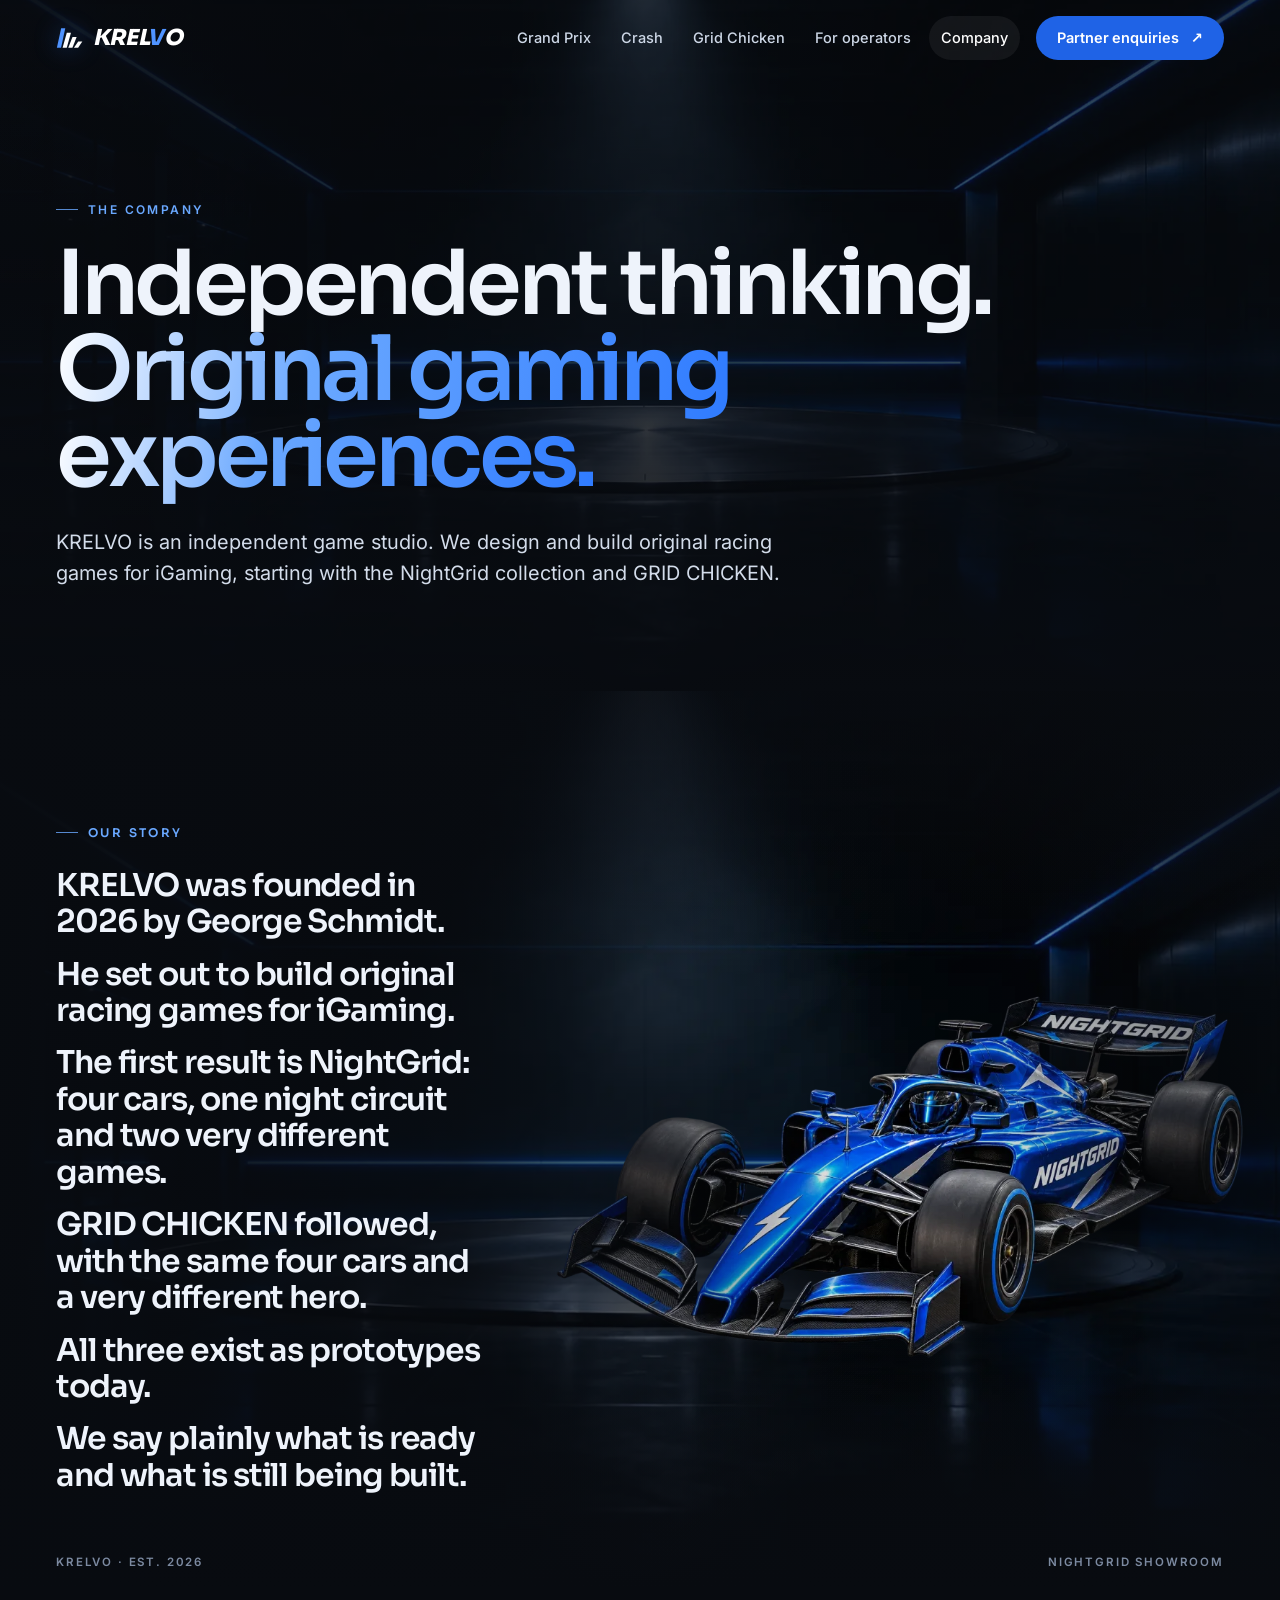
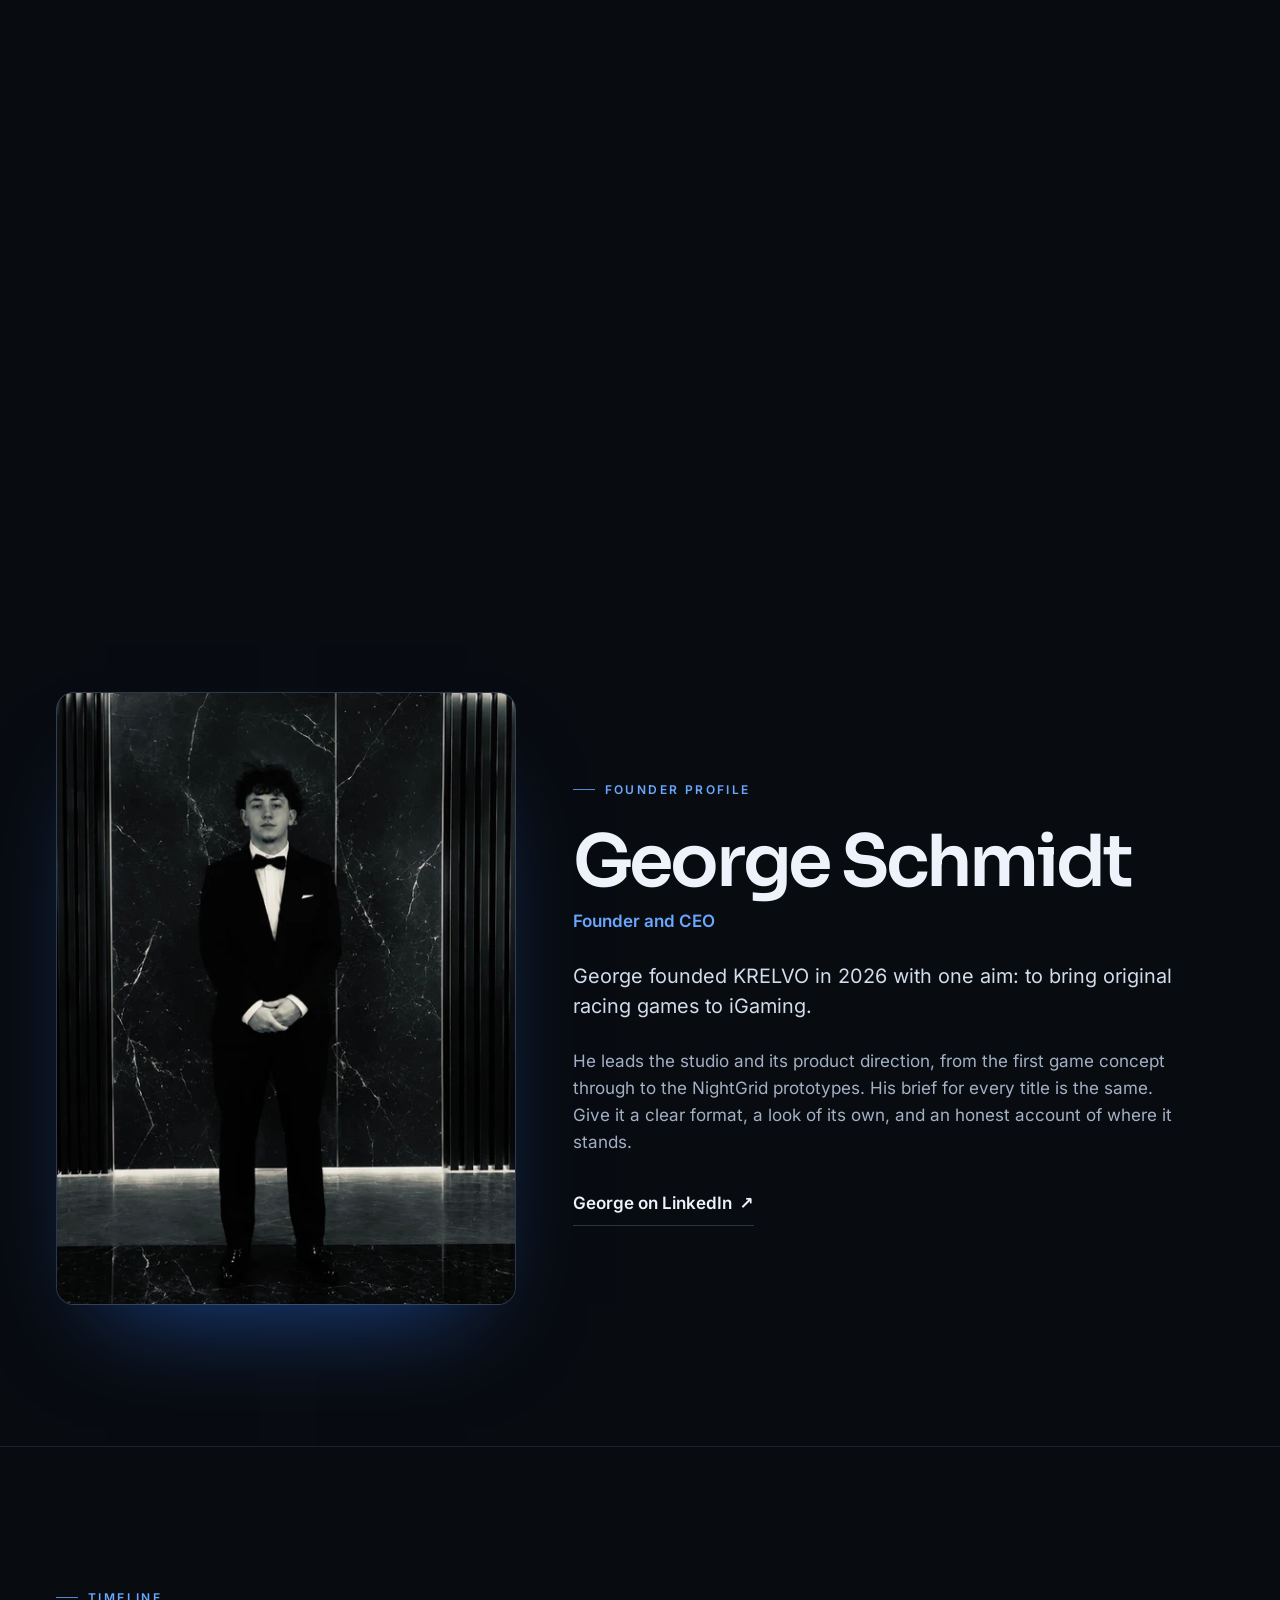
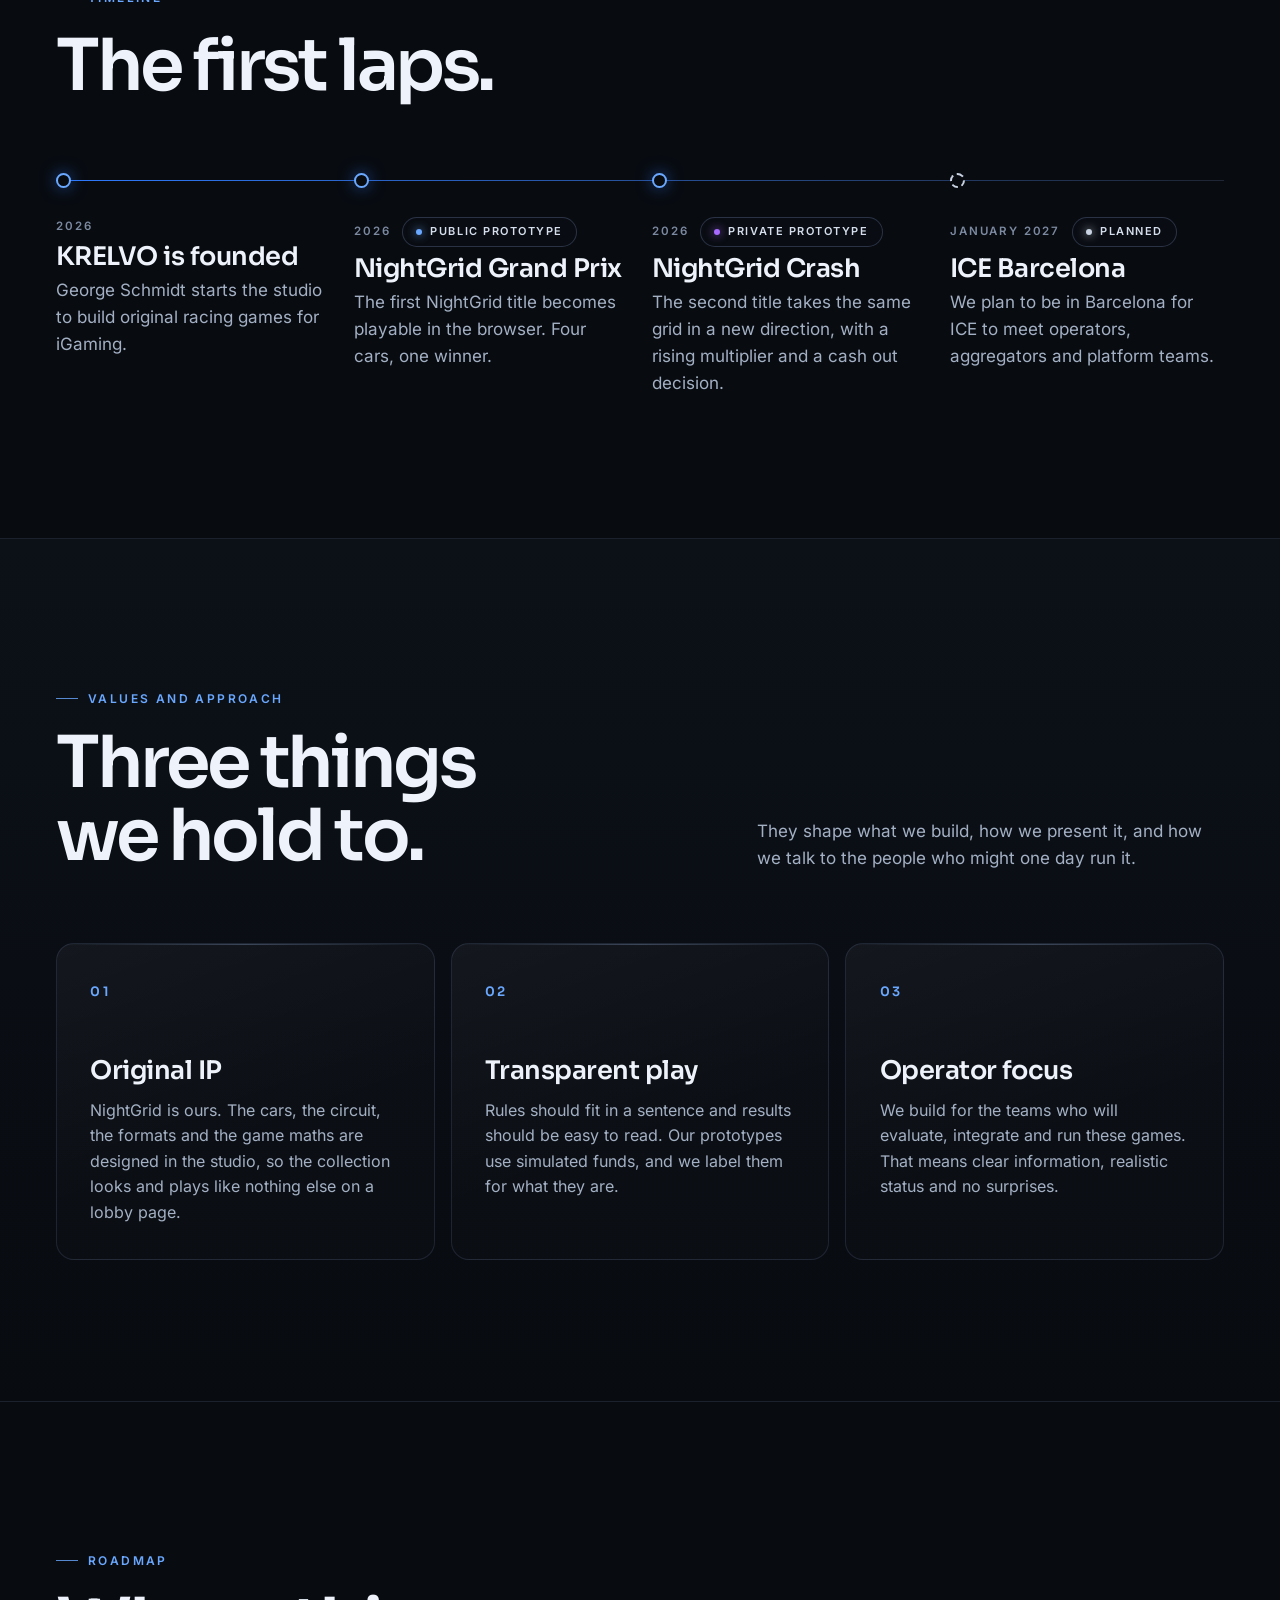
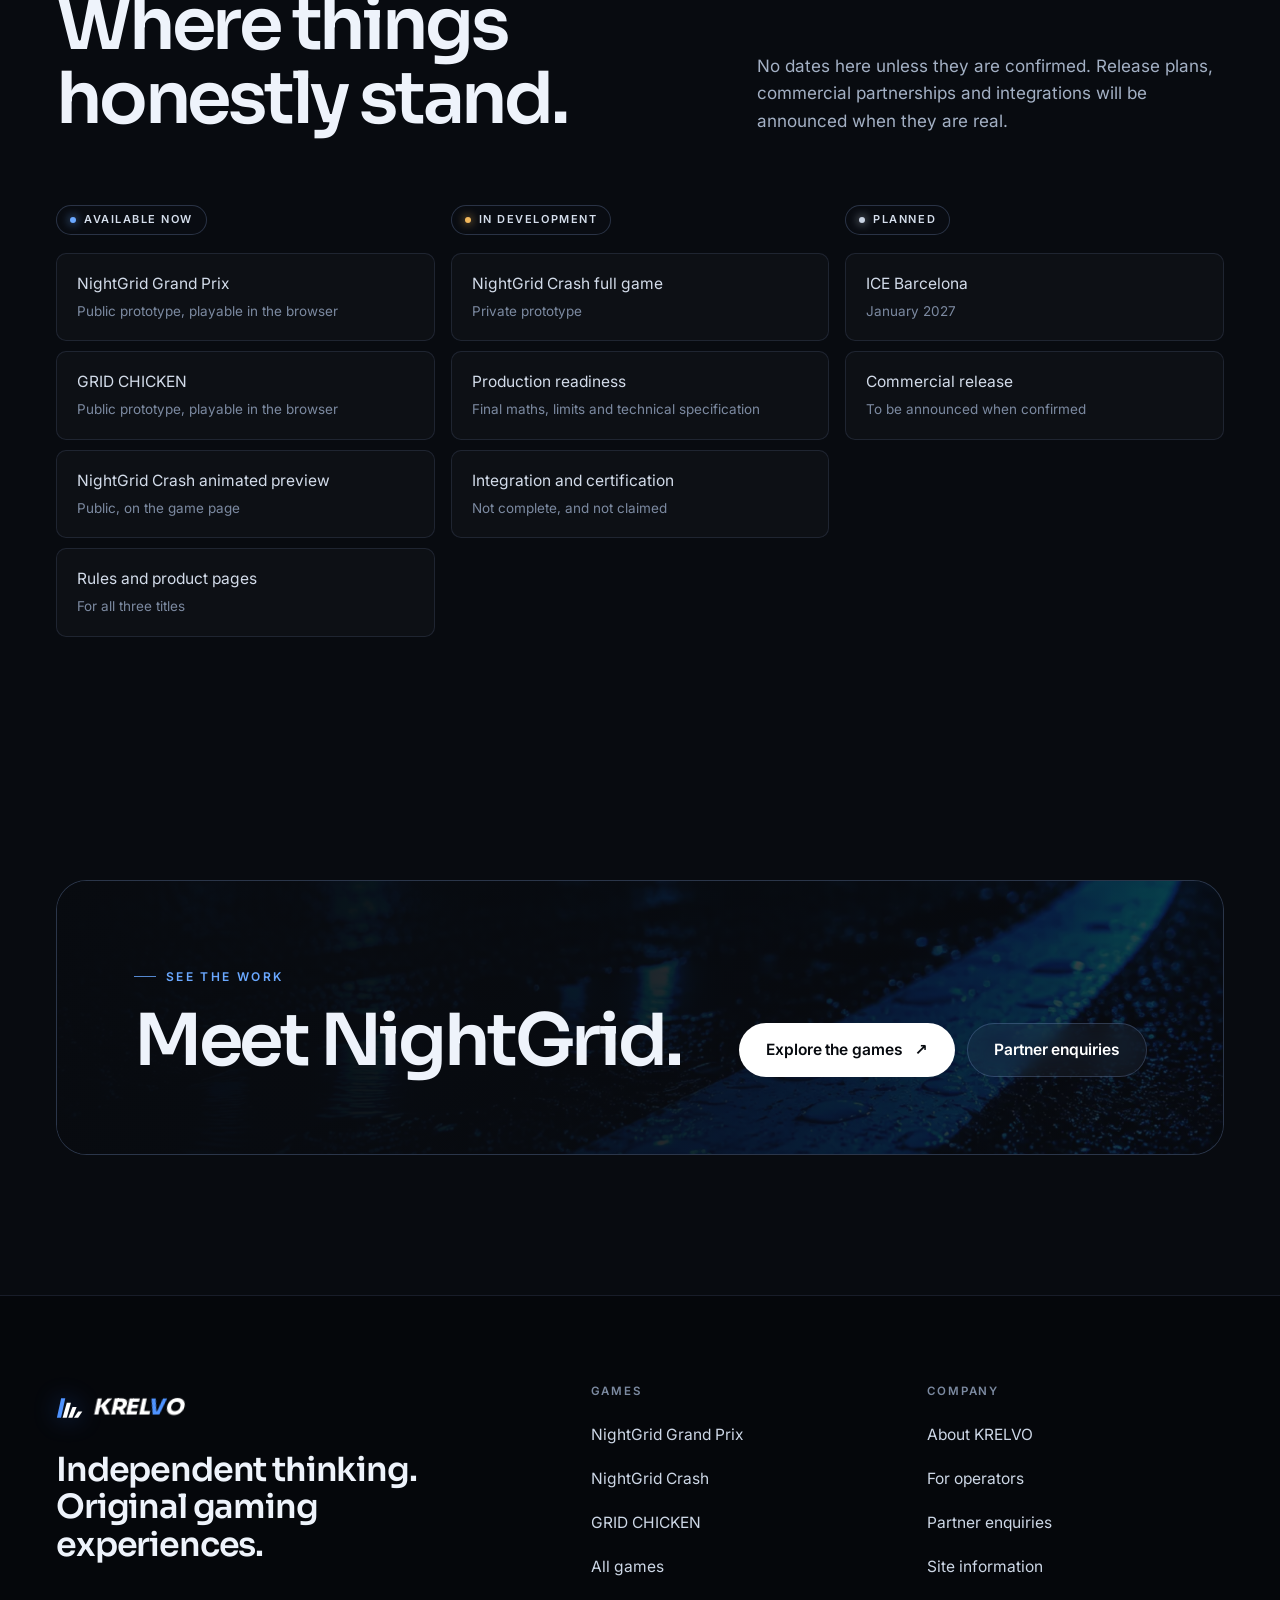
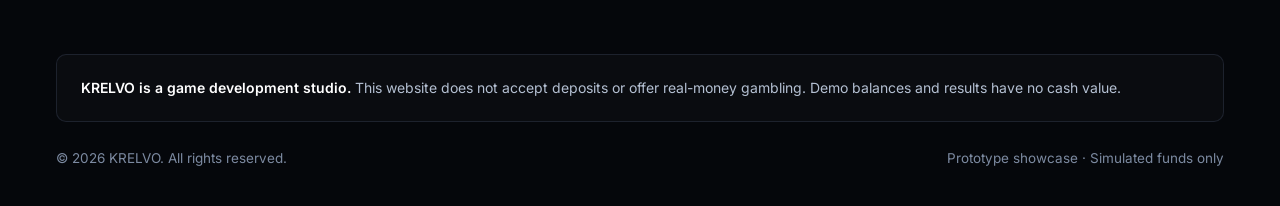
==== commit 52fa87f4: "Add founder LinkedIn link Co-Authored-By: Claude Fable 5.2 <noreply@anthropic.com>" ====
--- a/studio.html
+++ b/studio.html
@@ -28,7 +28,7 @@
 
 <link rel="stylesheet" href="/assets/css/krelvo.css?v=44">
 <script>document.documentElement.className='js'+('onpagereveal' in window?'':' vt-fallback');['pagereveal','pageswap'].forEach(function(t){addEventListener(t,function(e){var v=e.viewTransition,n=function(){};if(v){v.ready.catch(n);v.finished.catch(n);v.updateCallbackDone.catch(n)}})});addEventListener('unhandledrejection',function(e){var r=e.reason;if(r&&r.name==='InvalidStateError'&&/Transition was aborted/.test(r.message||''))e.preventDefault()})</script>
-<script type="application/ld+json">{"@context":"https://schema.org","@type":"AboutPage","name":"About KRELVO","url":"https://krelvo.co/studio.html","mainEntity":{"@type":"Organization","name":"KRELVO","foundingDate":"2026","founder":{"@type":"Person","name":"George Schmidt","jobTitle":"Founder and CEO","image":"https://krelvo.co/assets/img/george-schmidt.jpg"}}}</script>
+<script type="application/ld+json">{"@context":"https://schema.org","@type":"AboutPage","name":"About KRELVO","url":"https://krelvo.co/studio.html","mainEntity":{"@type":"Organization","name":"KRELVO","foundingDate":"2026","founder":{"@type":"Person","name":"George Schmidt","jobTitle":"Founder and CEO","image":"https://krelvo.co/assets/img/george-schmidt.jpg","sameAs":["https://www.linkedin.com/in/george-schmidt-70535241a"]}}}</script>
 </head>
 <body>
 <a class="skip" href="#main">Skip to content</a>
@@ -89,6 +89,7 @@
         <div><h2 class="h-lg" id="founder-h">George Schmidt</h2><p class="role">Founder and CEO</p></div>
         <p class="lead">George founded KRELVO in 2026 with one aim: to bring original racing games to iGaming.</p>
         <p class="copy">He leads the studio and its product direction, from the first game concept through to the NightGrid prototypes. His brief for every title is the same. Give it a clear format, a look of its own, and an honest account of where it stands.</p>
+        <p><a class="link" href="https://www.linkedin.com/in/george-schmidt-70535241a" target="_blank" rel="noopener me">George on LinkedIn <span class="arr" aria-hidden="true">↗</span></a></p>
       </div>
     </div>
   </section>
